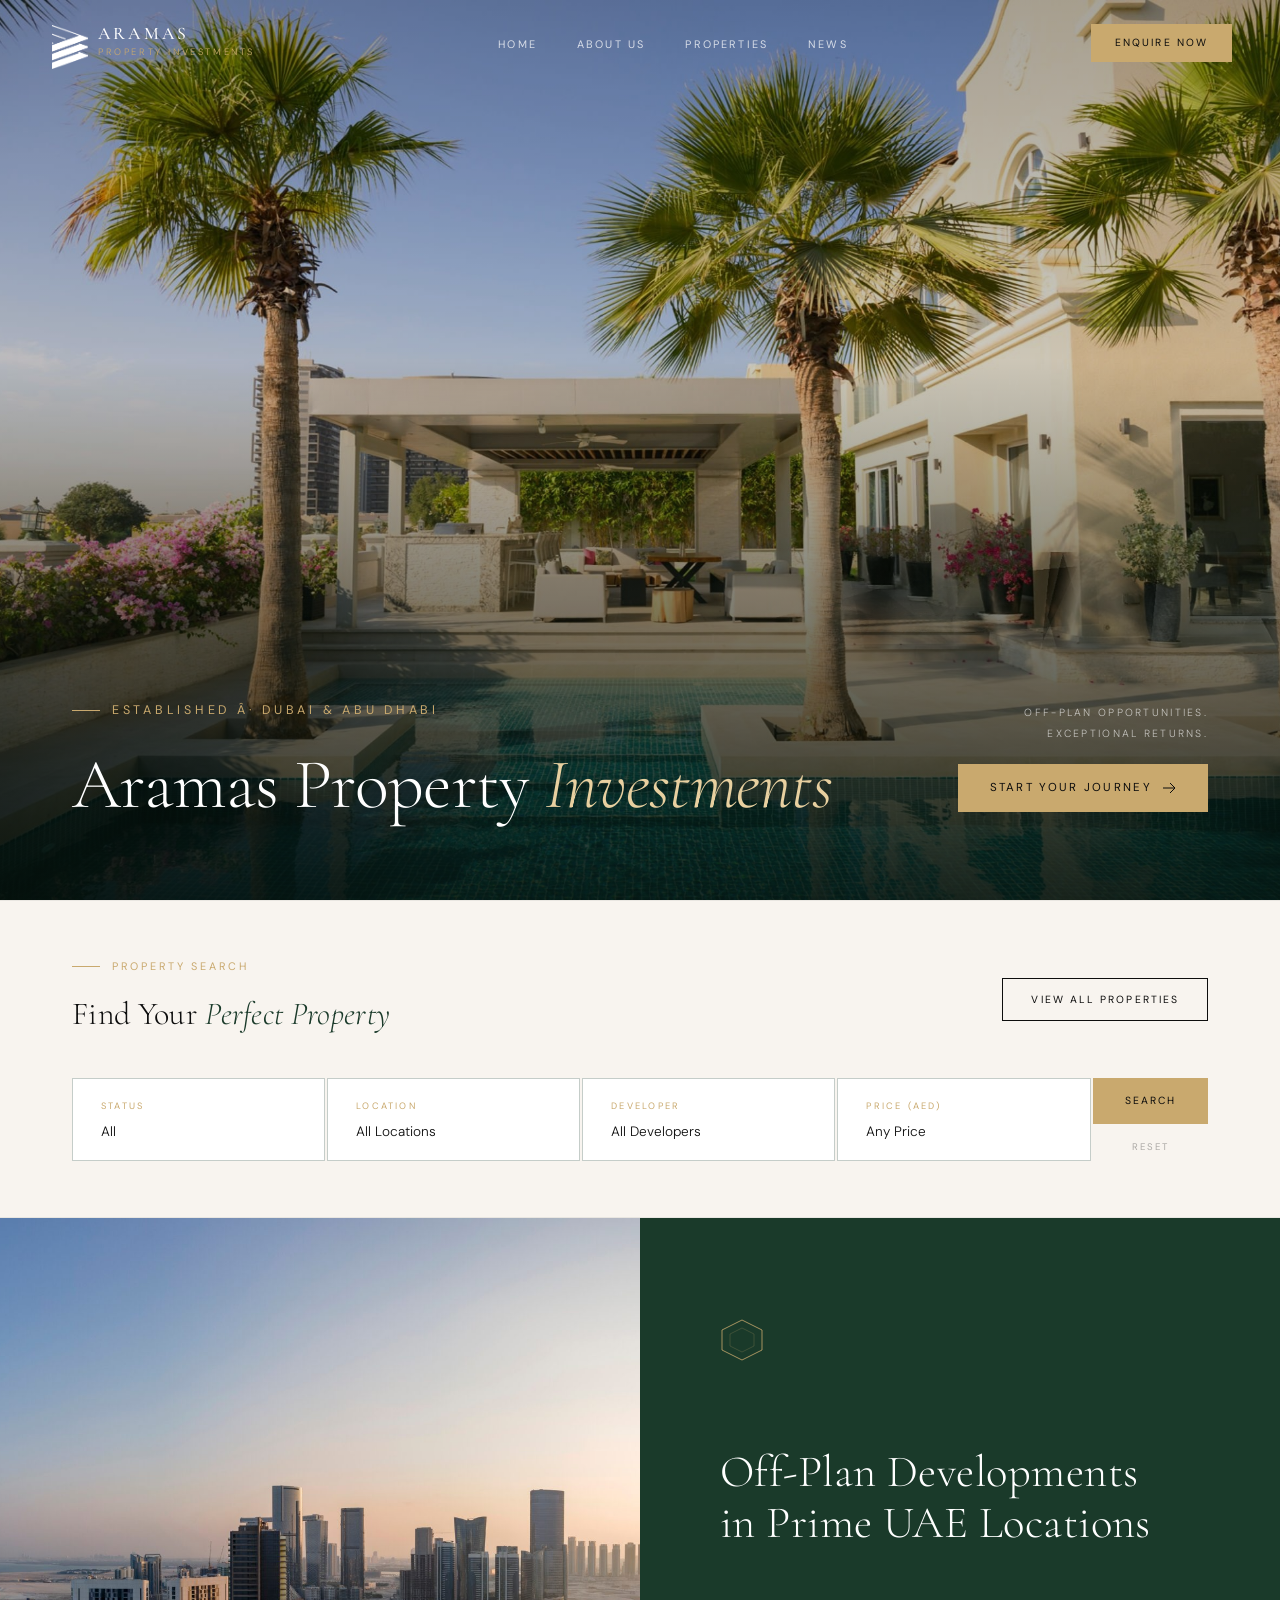
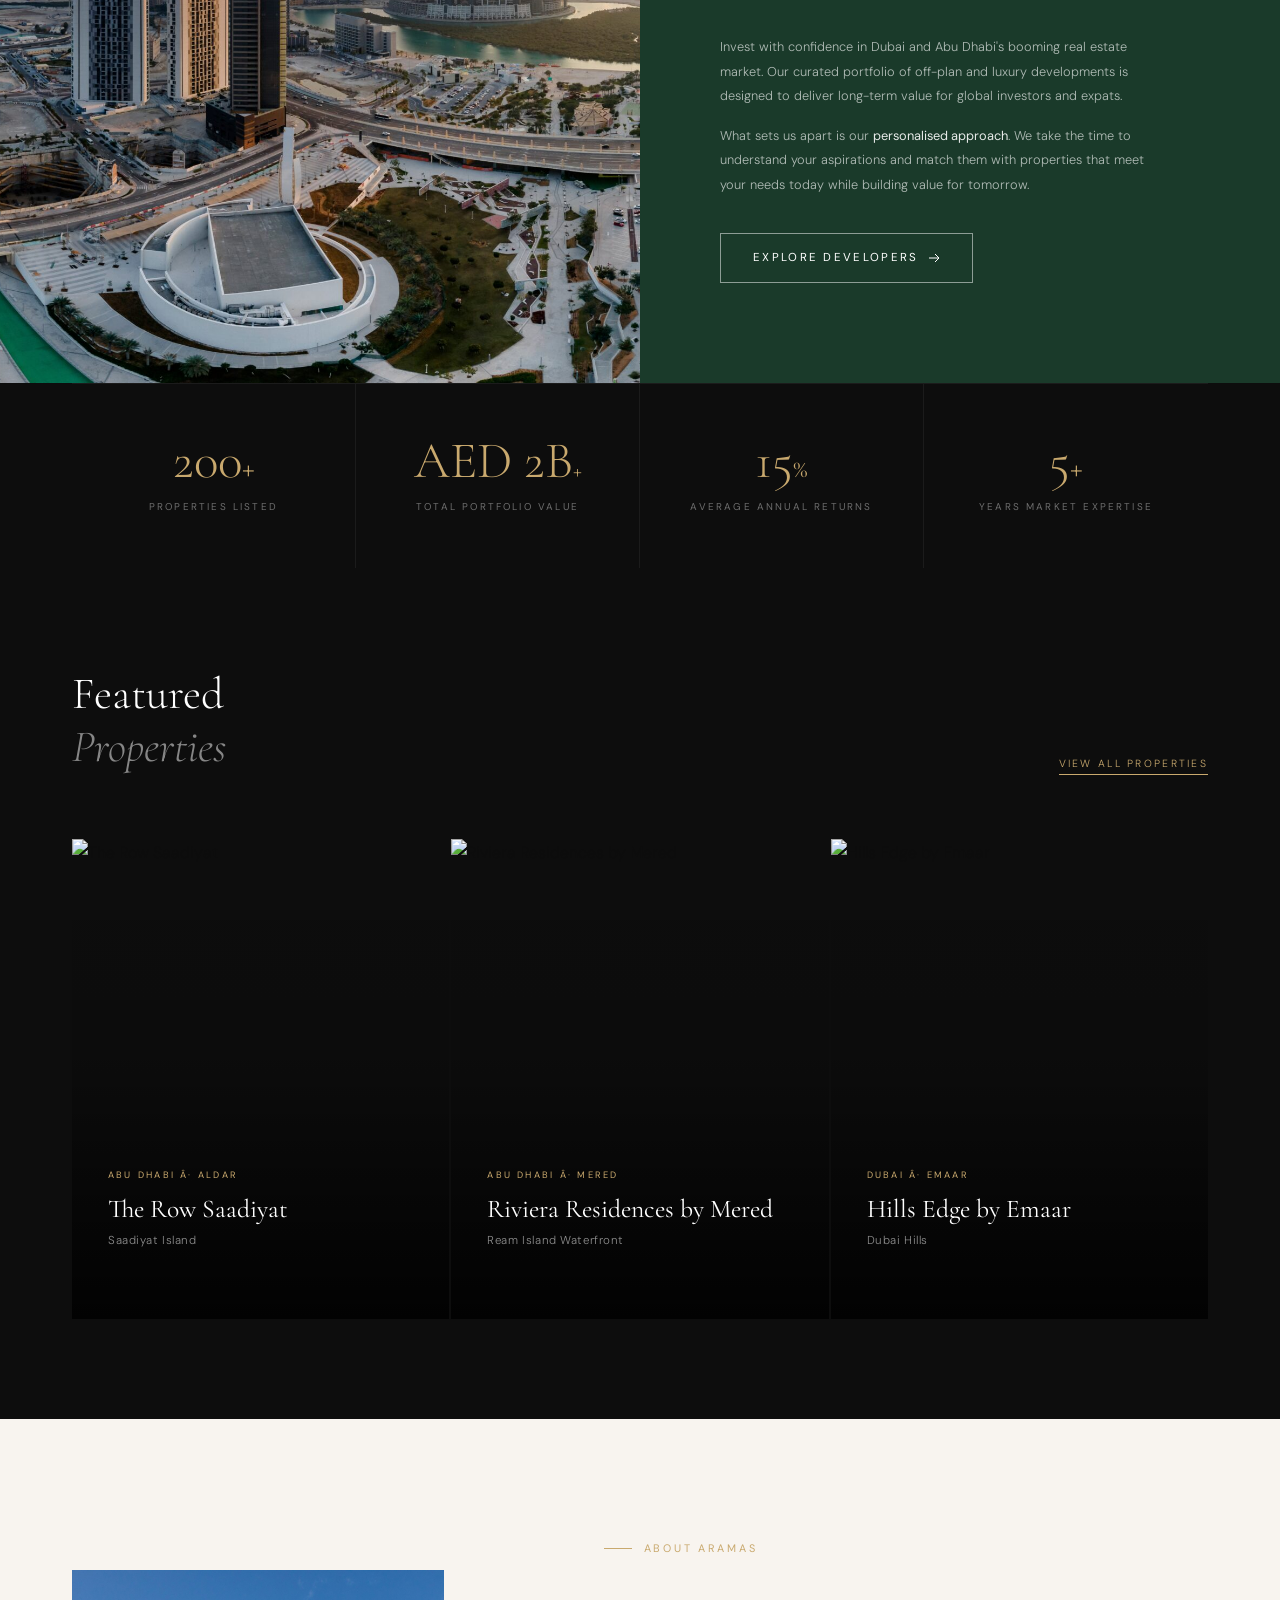
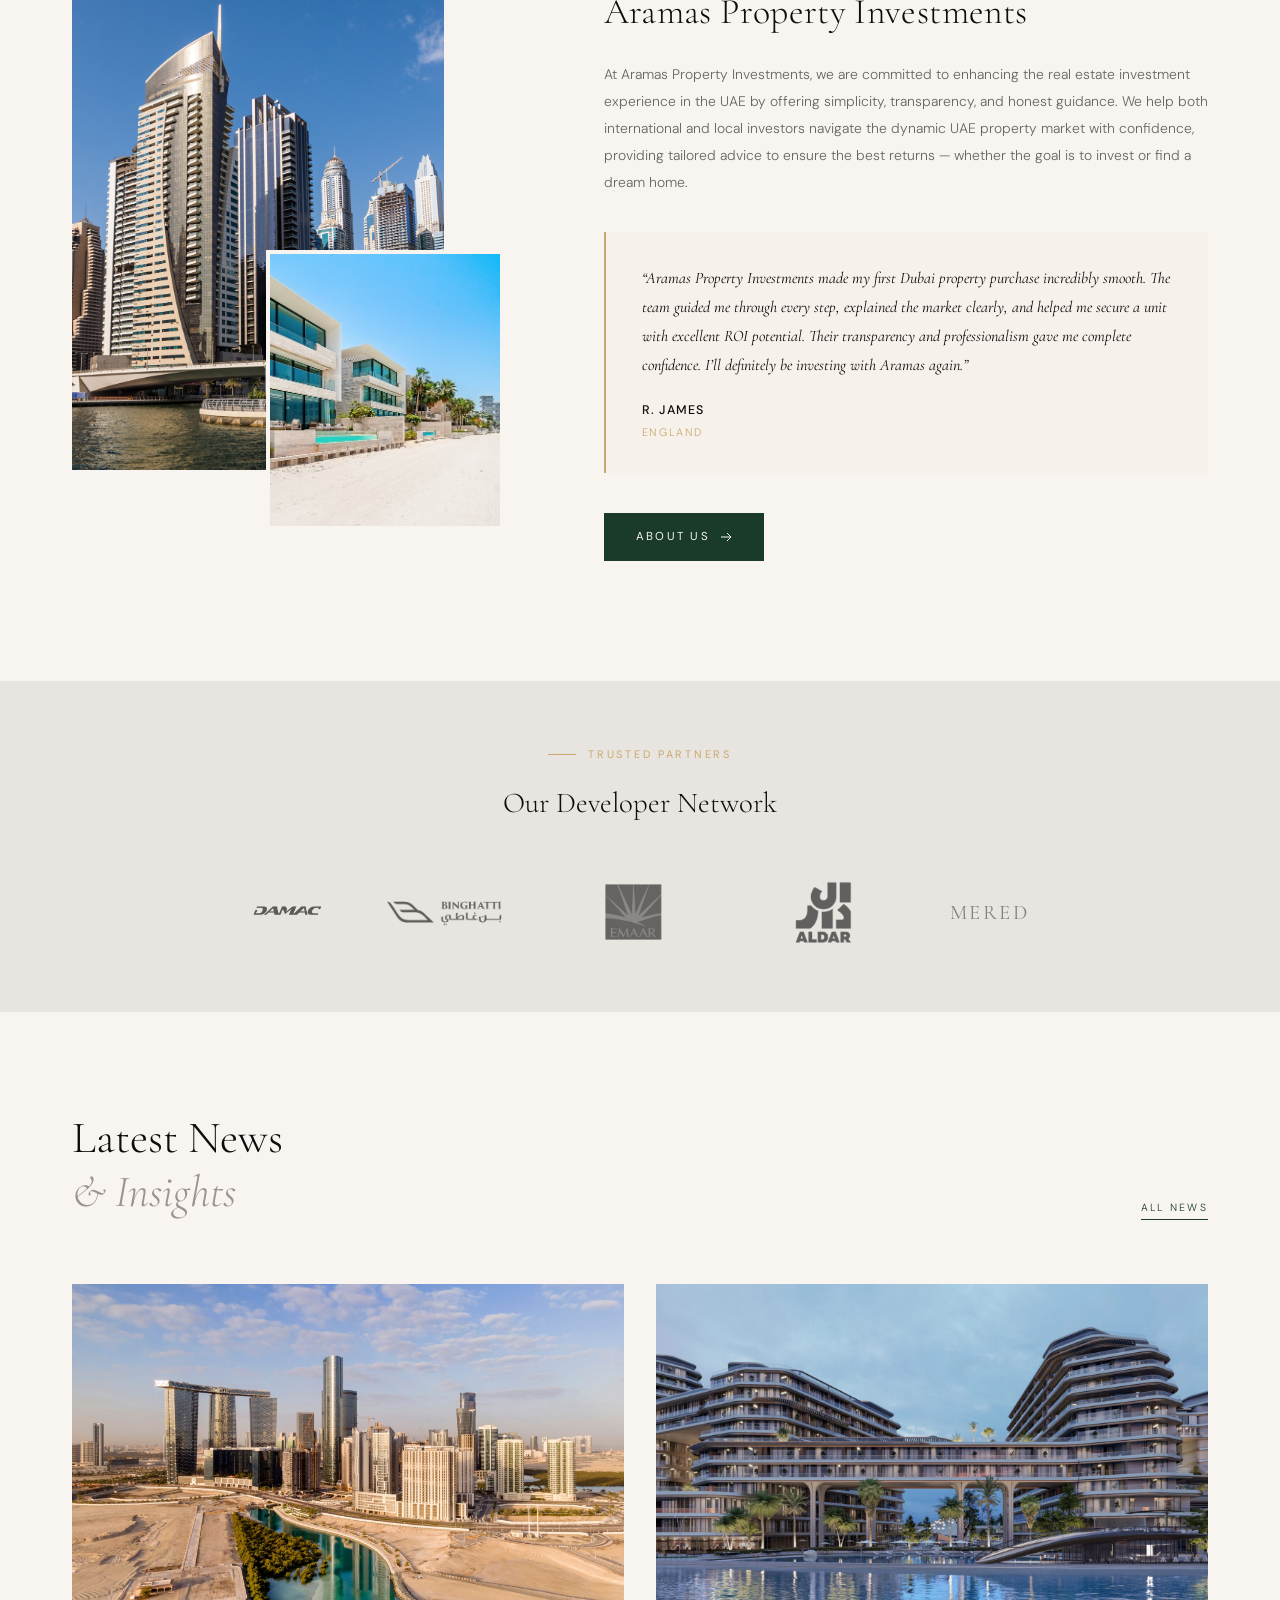
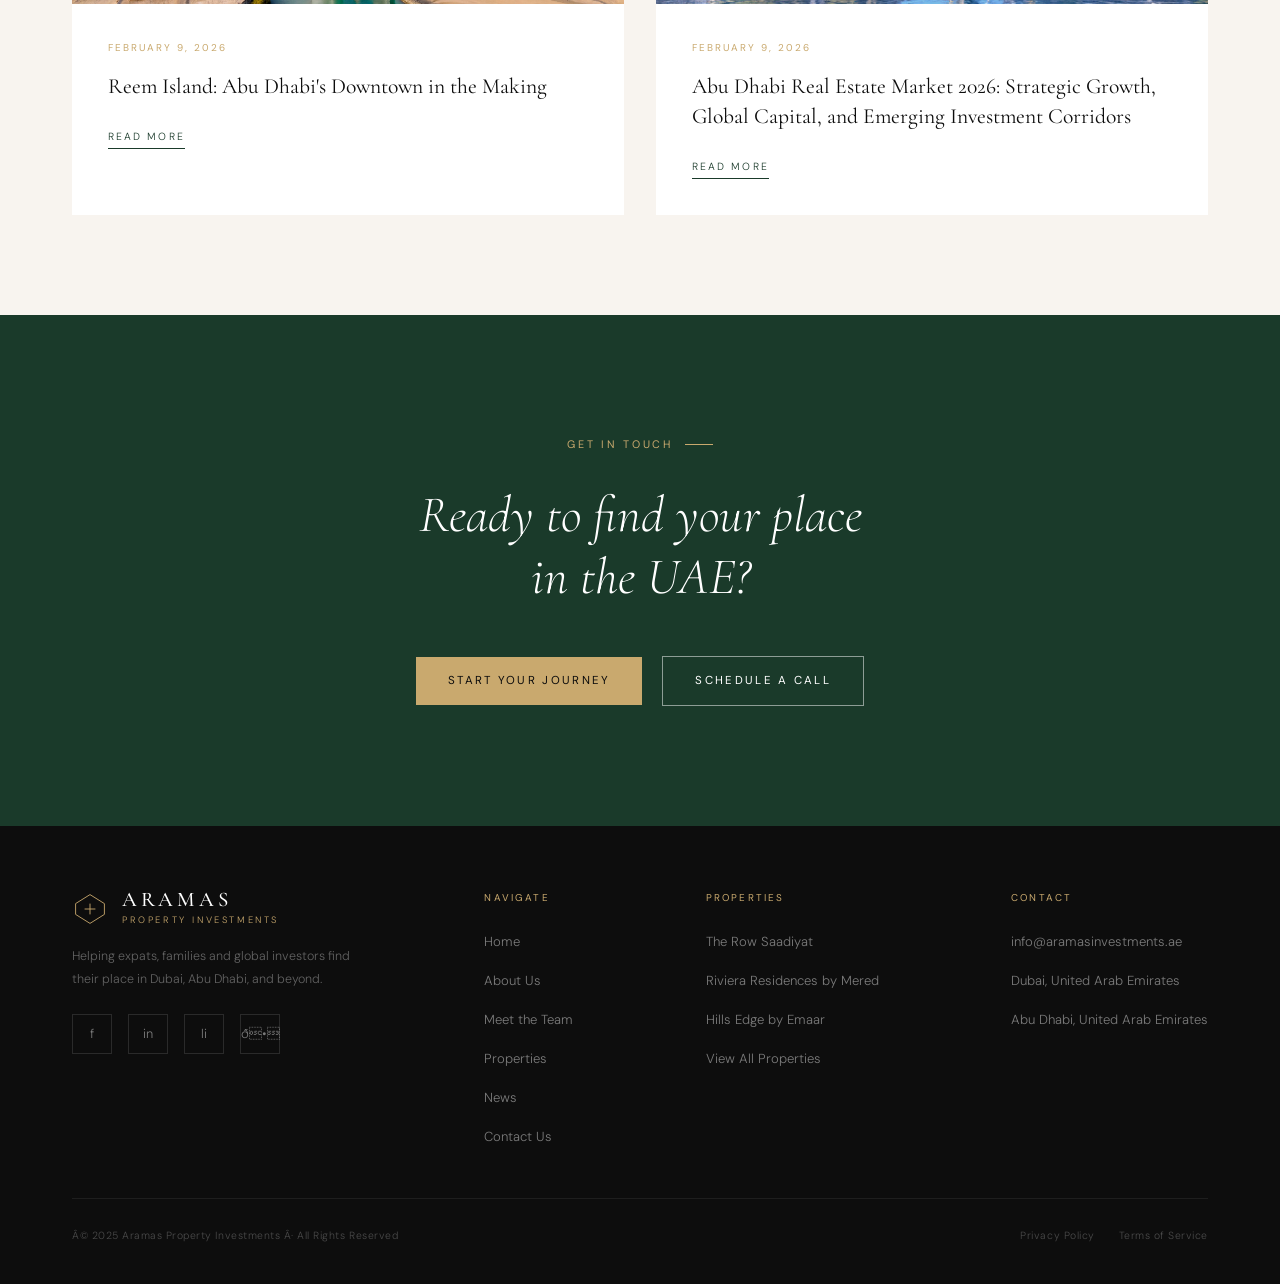
==== index.html @ 542f2362 "first commit" ====
﻿<!DOCTYPE html>
<html lang="en">
<head>
  <meta charset="UTF-8" />
  <meta name="viewport" content="width=device-width, initial-scale=1.0" />
  <title>Aramas Investments â€” Premium UAE Real Estate</title>
  <meta name="description" content="Off-Plan Opportunities. Exceptional Returns. Aramas Investments helps expats and families find their place in Dubai, Abu Dhabi, and beyond." />
  <link rel="icon" type="image/png" href="Images/logo.png" />
  <link rel="stylesheet" href="styles.css" />
</head>
<body>

<!-- â•â•â•â•â•â•â•â•â•â•â•â•â•â•â•â•â•â•â•â•â•â•â•â•â•â•â•â•â•â•â•â•â•â•â•â•â•â•â•
     NAVIGATION
â•â•â•â•â•â•â•â•â•â•â•â•â•â•â•â•â•â•â•â•â•â•â•â•â•â•â•â•â•â•â•â•â•â•â•â•â•â•â• -->
<nav class="nav" id="mainNav">
  <a href="index.html" class="nav-logo">
    <div class="nav-logo-mark">
      <img src="Images/logo.png" alt="Aramas logo" style="width:44px;height:44px;object-fit:contain;" />
    </div>
    <div class="nav-wordmark">
      <span>Aramas</span>
      <span>Property Investments</span>
    </div>
  </a>

  <ul class="nav-links">
    <li><a href="index.html">Home</a></li>
    <li><a href="#">About Us</a></li>
    <li><a href="#">Properties</a></li>
    <li><a href="#">News</a></li>
  </ul>

  <div class="nav-right">
    <a href="#contact" class="btn btn-gold nav-cta">Enquire Now</a>
    <div class="nav-menu-btn" id="menuBtn" aria-label="Open menu">
      <span></span>
      <span></span>
      <span></span>
    </div>
  </div>
</nav>

<!-- â•â•â•â•â•â•â•â•â•â•â•â•â•â•â•â•â•â•â•â•â•â•â•â•â•â•â•â•â•â•â•â•â•â•â•â•â•â•â•
     FULLSCREEN NAV OVERLAY
â•â•â•â•â•â•â•â•â•â•â•â•â•â•â•â•â•â•â•â•â•â•â•â•â•â•â•â•â•â•â•â•â•â•â•â•â•â•â• -->
<div class="nav-overlay" id="navOverlay">
  <div class="nav-overlay-left">
    <div class="nav-overlay-top">
      <div class="nav-logo">
        <div class="nav-logo-mark">
          <svg viewBox="0 0 40 40" fill="none" xmlns="http://www.w3.org/2000/svg">
            <path d="M20 4L36 14V26L20 36L4 26V14L20 4Z" stroke="#C9A96E" stroke-width="1" fill="none"/>
            <path d="M14 20H26M20 14V26" stroke="#C9A96E" stroke-width="1"/>
          </svg>
        </div>
        <div class="nav-wordmark">
          <span>Aramas</span>
          <span>Property Investments</span>
        </div>
      </div>
      <div class="nav-overlay-close" id="overlayClose">
        <svg width="14" height="14" viewBox="0 0 14 14" fill="none">
          <path d="M1 1L13 13M13 1L1 13" stroke="currentColor" stroke-width="1"/>
        </svg>
        Close
      </div>
    </div>

    <ul class="nav-overlay-links">
      <li><a href="index.html">Home</a></li>
      <li><a href="#">About Us</a></li>
      <li><a href="#">Meet the Team</a></li>
      <li><a href="#">Properties</a></li>
      <li><a href="#">News</a></li>
      <li><a href="#contact">Contact Us</a></li>
    </ul>

    <div class="nav-overlay-bottom">
      <a href="#contact" class="btn btn-outline-light">Contact Us</a>
      <div style="text-align:right;">
        <p style="font-size:0.62rem;letter-spacing:0.2em;text-transform:uppercase;color:rgba(255,255,255,0.25);font-family:var(--sans);font-weight:300;">aramasinvestments.ae</p>
      </div>
    </div>
  </div>

  <div class="nav-overlay-right">
    <img src="Images/hotel image home page.jpg" alt="Dubai skyline" />
    <div class="nav-overlay-right-caption">
      <p>Dubai, UAE Â· Prime Real Estate</p>
    </div>
  </div>
</div>

<!-- â•â•â•â•â•â•â•â•â•â•â•â•â•â•â•â•â•â•â•â•â•â•â•â•â•â•â•â•â•â•â•â•â•â•â•â•â•â•â•
     HERO
â•â•â•â•â•â•â•â•â•â•â•â•â•â•â•â•â•â•â•â•â•â•â•â•â•â•â•â•â•â•â•â•â•â•â•â•â•â•â• -->
<section class="hero">
  <div class="hero-img">
    <img
      src="Images/hero image.jpeg"
      alt="Premium UAE luxury villa"
      style="object-position: center center;"
    />
  </div>
  <div class="hero-overlay"></div>

  <div class="hero-content">
    <div class="hero-text">
      <div class="label hero-label" data-reveal>Established Â· Dubai & Abu Dhabi</div>
      <h1 class="hero-headline" data-reveal data-delay="1">
        Aramas Property <em>Investments</em>
      </h1>
    </div>

    <div class="hero-right" data-reveal data-delay="2">
      <p class="hero-tagline">Off-Plan Opportunities.<br/>Exceptional Returns.</p>
      <a href="#properties" class="btn btn-gold">
        Start Your Journey
        <svg width="14" height="14" viewBox="0 0 14 14" fill="none">
          <path d="M1 7H13M8 2l5 5-5 5" stroke="currentColor" stroke-width="1"/>
        </svg>
      </a>
    </div>
  </div>
</section>

<!-- â•â•â•â•â•â•â•â•â•â•â•â•â•â•â•â•â•â•â•â•â•â•â•â•â•â•â•â•â•â•â•â•â•â•â•â•â•â•â•
     SEARCH BAR
â•â•â•â•â•â•â•â•â•â•â•â•â•â•â•â•â•â•â•â•â•â•â•â•â•â•â•â•â•â•â•â•â•â•â•â•â•â•â• -->
<section class="search-bar">
  <div class="search-bar-heading">
    <div>
      <div class="label" style="margin-bottom:12px;">Property Search</div>
      <h2>Find Your <em>Perfect Property</em></h2>
    </div>
    <a href="#" class="btn btn-outline-dark" style="padding:12px 28px;font-size:0.65rem;">View All Properties</a>
  </div>
  <div class="search-bar-inner">
    <div class="search-field">
      <label for="status">Status</label>
      <select id="status">
        <option value="">All</option>
        <option>Off-Plan</option>
        <option>Ready</option>
      </select>
    </div>
    <div class="search-field">
      <label for="location">Location</label>
      <select id="location">
        <option value="">All Locations</option>
        <option>Dubai</option>
        <option>Abu Dhabi</option>
        <option>Saadiyat Island</option>
        <option>Dubai Hills</option>
      </select>
    </div>
    <div class="search-field">
      <label for="developer">Developer</label>
      <select id="developer">
        <option value="">All Developers</option>
        <option>DAMAC</option>
        <option>Emaar</option>
        <option>Aldar</option>
        <option>Binghatti</option>
        <option>Mered</option>
      </select>
    </div>
    <div class="search-field">
      <label for="price">Price (AED)</label>
      <select id="price">
        <option value="">Any Price</option>
        <option>Under 2M</option>
        <option>2M â€“ 5M</option>
        <option>5M â€“ 10M</option>
        <option>10M+</option>
      </select>
    </div>
    <div class="search-actions">
      <button class="btn btn-gold">Search</button>
      <button class="btn-reset">Reset</button>
    </div>
  </div>
</section>

<!-- â•â•â•â•â•â•â•â•â•â•â•â•â•â•â•â•â•â•â•â•â•â•â•â•â•â•â•â•â•â•â•â•â•â•â•â•â•â•â•
     SPLIT INTRO â€” OFF-PLAN DEVELOPMENTS
â•â•â•â•â•â•â•â•â•â•â•â•â•â•â•â•â•â•â•â•â•â•â•â•â•â•â•â•â•â•â•â•â•â•â•â•â•â•â• -->
<section class="split-intro">
  <div class="split-intro-img">
    <img
      src="Images/home page image.jpg"
      alt="Off-plan development UAE"
      style="object-position: center center;"
    />
  </div>

  <div class="split-intro-content">
    <div class="split-icon">
      <svg viewBox="0 0 44 44" fill="none" xmlns="http://www.w3.org/2000/svg">
        <path d="M22 2L42 12V32L22 42L2 32V12L22 2Z" stroke="#C9A96E" stroke-width="0.8" fill="none"/>
        <path d="M22 10L34 16V28L22 34L10 28V16L22 10Z" stroke="#C9A96E" stroke-width="0.5" fill="none" opacity="0.4"/>
      </svg>
    </div>

    <h2 class="split-headline" data-reveal>
      Off-Plan Developments<br/>in Prime UAE Locations
    </h2>

    <div class="split-body" data-reveal data-delay="1">
      <p>
        Invest with confidence in Dubai and Abu Dhabi's booming real estate market.
        Our curated portfolio of off-plan and luxury developments is designed to deliver
        long-term value for global investors and expats.
      </p>
      <p>
        What sets us apart is our <strong style="color:rgba(255,255,255,0.9);font-weight:400;">personalised approach</strong>.
        We take the time to understand your aspirations and match them with properties
        that meet your needs today while building value for tomorrow.
      </p>
      <a href="#" class="btn btn-outline-light" style="margin-top:36px;">
        Explore Developers
        <svg width="12" height="12" viewBox="0 0 12 12" fill="none">
          <path d="M1 6H11M7 2l4 4-4 4" stroke="currentColor" stroke-width="1"/>
        </svg>
      </a>
    </div>
  </div>
</section>

<!-- â•â•â•â•â•â•â•â•â•â•â•â•â•â•â•â•â•â•â•â•â•â•â•â•â•â•â•â•â•â•â•â•â•â•â•â•â•â•â•
     STATS BAR
â•â•â•â•â•â•â•â•â•â•â•â•â•â•â•â•â•â•â•â•â•â•â•â•â•â•â•â•â•â•â•â•â•â•â•â•â•â•â• -->
<section class="stats-bar">
  <div class="stats-bar-inner">
    <div class="stat-item" data-reveal>
      <div class="stat-number">200<span style="font-size:2rem">+</span></div>
      <div class="stat-label">Properties Listed</div>
    </div>
    <div class="stat-item" data-reveal data-delay="1">
      <div class="stat-number">AED 2B<span style="font-size:1.4rem">+</span></div>
      <div class="stat-label">Total Portfolio Value</div>
    </div>
    <div class="stat-item" data-reveal data-delay="2">
      <div class="stat-number">15<span style="font-size:1.6rem">%</span></div>
      <div class="stat-label">Average Annual Returns</div>
    </div>
    <div class="stat-item" data-reveal data-delay="3">
      <div class="stat-number">5<span style="font-size:2rem">+</span></div>
      <div class="stat-label">Years Market Expertise</div>
    </div>
  </div>
</section>

<!-- â•â•â•â•â•â•â•â•â•â•â•â•â•â•â•â•â•â•â•â•â•â•â•â•â•â•â•â•â•â•â•â•â•â•â•â•â•â•â•
     FEATURED PROPERTIES
â•â•â•â•â•â•â•â•â•â•â•â•â•â•â•â•â•â•â•â•â•â•â•â•â•â•â•â•â•â•â•â•â•â•â•â•â•â•â• -->
<section class="properties" id="properties">
  <div class="section-header" data-reveal>
    <h2 class="section-title">Featured<br/><em style="font-style:italic;color:rgba(255,255,255,0.5);">Properties</em></h2>
    <a href="#" class="section-link">View All Properties</a>
  </div>

  <div class="properties-grid">
    <a href="property.html" class="prop-card">
      <div class="prop-card-img">
        <img
          src="https://images.unsplash.com/photo-1613490493576-7fde63acd811?w=800&q=80"
          alt="The Row Saadiyat"
        />
      </div>
      <div class="prop-card-overlay"></div>
      <div class="prop-card-content">
        <div class="prop-card-tag">Abu Dhabi Â· Aldar</div>
        <div class="prop-card-name">The Row Saadiyat</div>
        <div class="prop-card-location">Saadiyat Island</div>
        <div class="prop-card-cta">Explore Property</div>
      </div>
    </a>

    <a href="#" class="prop-card">
      <div class="prop-card-img">
        <img
          src="https://images.unsplash.com/photo-1522708323590-d24dbb6b0267?w=800&q=80"
          alt="Riviera Residences by Mered"
        />
      </div>
      <div class="prop-card-overlay"></div>
      <div class="prop-card-content">
        <div class="prop-card-tag">Abu Dhabi Â· Mered</div>
        <div class="prop-card-name">Riviera Residences by Mered</div>
        <div class="prop-card-location">Ream Island Waterfront</div>
        <div class="prop-card-cta">Explore Property</div>
      </div>
    </a>

    <a href="#" class="prop-card">
      <div class="prop-card-img">
        <img
          src="https://images.unsplash.com/photo-1600596542815-ffad4c1539a9?w=800&q=80"
          alt="Hills Edge by Emaar"
        />
      </div>
      <div class="prop-card-overlay"></div>
      <div class="prop-card-content">
        <div class="prop-card-tag">Dubai Â· Emaar</div>
        <div class="prop-card-name">Hills Edge by Emaar</div>
        <div class="prop-card-location">Dubai Hills</div>
        <div class="prop-card-cta">Explore Property</div>
      </div>
    </a>
  </div>
</section>

<!-- â•â•â•â•â•â•â•â•â•â•â•â•â•â•â•â•â•â•â•â•â•â•â•â•â•â•â•â•â•â•â•â•â•â•â•â•â•â•â•
     MISSION
â•â•â•â•â•â•â•â•â•â•â•â•â•â•â•â•â•â•â•â•â•â•â•â•â•â•â•â•â•â•â•â•â•â•â•â•â•â•â• -->
<section class="mission section-pad">
  <div class="mission-inner">
    <div class="mission-img-wrap" data-reveal="left">
      <div class="mission-img-main">
        <img
          src="Images/about-main.jpg"
          alt="Dubai Marina skyline"
          style="object-position: center center;"
        />
      </div>
      <div class="mission-img-accent">
        <img
          src="Images/about-accent.jpg"
          alt="Luxury beachfront villa"
          style="object-position: center center;"
        />
      </div>
    </div>

        <div class="mission-text">
      <div class="label" data-reveal>About Aramas</div>
      <h2 class="mission-quote" data-reveal data-delay="1">Aramas Property Investments</h2>
      <p class="mission-body" data-reveal data-delay="2">
        At Aramas Property Investments, we are committed to enhancing the real estate
        investment experience in the UAE by offering simplicity, transparency, and honest
        guidance. We help both international and local investors navigate the dynamic UAE
        property market with confidence, providing tailored advice to ensure the best
        returns &mdash; whether the goal is to invest or find a dream home.
      </p>
      <blockquote class="mission-testimonial" data-reveal data-delay="3">
        <p>&ldquo;Aramas Property Investments made my first Dubai property purchase incredibly
        smooth. The team guided me through every step, explained the market clearly, and
        helped me secure a unit with excellent ROI potential. Their transparency and
        professionalism gave me complete confidence. I&rsquo;ll definitely be investing with
        Aramas again.&rdquo;</p>
        <cite>
          <span class="cite-name">R. James</span>
          <span class="cite-location">England</span>
        </cite>
      </blockquote>
      <a href="#" class="btn btn-green" data-reveal data-delay="4" style="margin-top:40px;">
        About Us
        <svg width="12" height="12" viewBox="0 0 12 12" fill="none">
          <path d="M1 6H11M7 2l4 4-4 4" stroke="currentColor" stroke-width="1"/>
        </svg>
      </a>
    </div>  </div>
</section>

<!-- â•â•â•â•â•â•â•â•â•â•â•â•â•â•â•â•â•â•â•â•â•â•â•â•â•â•â•â•â•â•â•â•â•â•â•â•â•â•â•
     PARTNERS
â•â•â•â•â•â•â•â•â•â•â•â•â•â•â•â•â•â•â•â•â•â•â•â•â•â•â•â•â•â•â•â•â•â•â•â•â•â•â• -->
<section class="partners">
  <div class="partners-label" data-reveal>
    <div class="label" style="justify-content:center;">
      <span>Trusted Partners</span>
    </div>
    <h3>Our Developer Network</h3>
  </div>
  <div class="partners-grid">
    <div class="partner-logo-img"><img src="Images/damac.webp" alt="DAMAC" /></div>
    <div class="partner-logo-img"><img src="Images/binghatti.webp" alt="Binghatti" /></div>
    <div class="partner-logo-img"><img src="Images/Emaar.webp" alt="Emaar" /></div>
    <div class="partner-logo-img"><img src="Images/Aldar.webp" alt="Aldar" /></div>
    <span class="partner-logo">Mered</span>
  </div>
</section>

<!-- â•â•â•â•â•â•â•â•â•â•â•â•â•â•â•â•â•â•â•â•â•â•â•â•â•â•â•â•â•â•â•â•â•â•â•â•â•â•â•
     LATEST NEWS
â•â•â•â•â•â•â•â•â•â•â•â•â•â•â•â•â•â•â•â•â•â•â•â•â•â•â•â•â•â•â•â•â•â•â•â•â•â•â• -->
<section class="news">
  <div class="section-header" data-reveal>
    <h2 class="section-title dark">Latest News<br/><em style="font-style:italic;color:var(--mid-grey);">& Insights</em></h2>
    <a href="#" class="section-link" style="color:var(--green);border-bottom-color:var(--green);">All News</a>
  </div>

  <div class="news-grid">
    <article class="news-card" data-reveal>
      <div class="news-card-img">
        <img
          src="Images/latest news img.jpg"
          alt="Reem Island Abu Dhabi"
        />
      </div>
      <div class="news-card-body">
        <div class="news-card-date">February 9, 2026</div>
        <h3 class="news-card-title">Reem Island: Abu Dhabi's Downtown in the Making</h3>
        <a href="#" class="news-card-link">Read More</a>
      </div>
    </article>

    <article class="news-card" data-reveal data-delay="1">
      <div class="news-card-img">
        <img
          src="Images/news-2.jpg"
          alt="Abu Dhabi real estate market"
          style="object-position: center center;"
        />
      </div>
      <div class="news-card-body">
        <div class="news-card-date">February 9, 2026</div>
        <h3 class="news-card-title">Abu Dhabi Real Estate Market 2026: Strategic Growth, Global Capital, and Emerging Investment Corridors</h3>
        <a href="#" class="news-card-link">Read More</a>
      </div>
    </article>
  </div>
</section>

<!-- â•â•â•â•â•â•â•â•â•â•â•â•â•â•â•â•â•â•â•â•â•â•â•â•â•â•â•â•â•â•â•â•â•â•â•â•â•â•â•
     CONTACT CTA
â•â•â•â•â•â•â•â•â•â•â•â•â•â•â•â•â•â•â•â•â•â•â•â•â•â•â•â•â•â•â•â•â•â•â•â•â•â•â• -->
<section class="contact-cta" id="contact">
  <div class="label" data-reveal>Get In Touch</div>
  <h2 data-reveal data-delay="1">
    Ready to find your place<br/>in the UAE?
  </h2>
  <div class="contact-cta-btns" data-reveal data-delay="2">
    <a href="mailto:info@aramasinvestments.ae" class="btn btn-gold">Start Your Journey</a>
    <a href="tel:+971000000000" class="btn btn-outline-light">Schedule a Call</a>
  </div>
</section>

<!-- â•â•â•â•â•â•â•â•â•â•â•â•â•â•â•â•â•â•â•â•â•â•â•â•â•â•â•â•â•â•â•â•â•â•â•â•â•â•â•
     FOOTER
â•â•â•â•â•â•â•â•â•â•â•â•â•â•â•â•â•â•â•â•â•â•â•â•â•â•â•â•â•â•â•â•â•â•â•â•â•â•â• -->
<footer>
  <div class="footer-top">
    <div class="footer-brand">
      <div class="nav-logo">
        <div class="nav-logo-mark">
          <svg viewBox="0 0 40 40" fill="none" xmlns="http://www.w3.org/2000/svg">
            <path d="M20 4L36 14V26L20 36L4 26V14L20 4Z" stroke="#C9A96E" stroke-width="1" fill="none"/>
            <path d="M14 20H26M20 14V26" stroke="#C9A96E" stroke-width="1"/>
          </svg>
        </div>
        <div class="nav-wordmark">
          <span>Aramas</span>
          <span>Property Investments</span>
        </div>
      </div>
      <p>
        Helping expats, families and global investors find their place
        in Dubai, Abu Dhabi, and beyond.
      </p>
      <div class="footer-social">
        <a href="#" aria-label="Facebook">f</a>
        <a href="#" aria-label="Instagram">in</a>
        <a href="#" aria-label="LinkedIn">li</a>
        <a href="#" aria-label="X/Twitter">ð•</a>
      </div>
    </div>

    <nav class="footer-nav">
      <h4>Navigate</h4>
      <ul>
        <li><a href="index.html">Home</a></li>
        <li><a href="#">About Us</a></li>
        <li><a href="#">Meet the Team</a></li>
        <li><a href="#">Properties</a></li>
        <li><a href="#">News</a></li>
        <li><a href="#contact">Contact Us</a></li>
      </ul>
    </nav>

    <nav class="footer-nav">
      <h4>Properties</h4>
      <ul>
        <li><a href="property.html">The Row Saadiyat</a></li>
        <li><a href="#">Riviera Residences by Mered</a></li>
        <li><a href="#">Hills Edge by Emaar</a></li>
        <li><a href="#">View All Properties</a></li>
      </ul>
    </nav>

    <div class="footer-nav">
      <h4>Contact</h4>
      <ul>
        <li><a href="mailto:info@aramasinvestments.ae">info@aramasinvestments.ae</a></li>
        <li><a href="#">Dubai, United Arab Emirates</a></li>
        <li><a href="#">Abu Dhabi, United Arab Emirates</a></li>
      </ul>
    </div>
  </div>

  <div class="footer-bottom">
    <p>Â© 2025 Aramas Property Investments Â· All Rights Reserved</p>
    <div class="footer-bottom-links">
      <a href="#">Privacy Policy</a>
      <a href="#">Terms of Service</a>
    </div>
  </div>
</footer>

<script src="script.js"></script>
</body>
</html>
---- styles.css ----
/* ============================================================
   ARAMAS INVESTMENTS — Premium Luxury Real Estate
   Design System: Forest Green × Antique Gold × Charcoal
   ============================================================ */

@import url('https://fonts.googleapis.com/css2?family=Cormorant+Garamond:ital,wght@0,300;0,400;0,500;0,600;0,700;1,300;1,400;1,500&family=DM+Sans:wght@200;300;400;500&display=swap');

/* ─── RESET & BASE ─── */
*, *::before, *::after { box-sizing: border-box; margin: 0; padding: 0; }

:root {
  --green:      #1A3A2A;
  --green-dark: #0f2219;
  --green-mid:  #234d36;
  --gold:       #C9A96E;
  --gold-light: #e8d0a0;
  --charcoal:   #0D0D0D;
  --off-white:  #F8F4EF;
  --warm-grey:  #E8E4DF;
  --mid-grey:   #9A9490;
  --serif:      'Cormorant Garamond', Georgia, serif;
  --sans:       'DM Sans', system-ui, sans-serif;
  --transition: 0.4s cubic-bezier(0.25, 0.46, 0.45, 0.94);
}

html { scroll-behavior: smooth; }

body {
  font-family: var(--sans);
  background: var(--off-white);
  color: var(--charcoal);
  line-height: 1.7;
  font-weight: 300;
  overflow-x: hidden;
}

img { display: block; width: 100%; height: 100%; object-fit: cover; }
a { text-decoration: none; color: inherit; }
button { cursor: pointer; border: none; background: none; font-family: var(--sans); }

/* ─── SCROLLBAR ─── */
::-webkit-scrollbar { width: 6px; }
::-webkit-scrollbar-track { background: var(--off-white); }
::-webkit-scrollbar-thumb { background: var(--gold); border-radius: 3px; }

/* ─── UTILITY ─── */
.label {
  font-family: var(--sans);
  font-size: 0.68rem;
  font-weight: 400;
  letter-spacing: 0.25em;
  text-transform: uppercase;
  color: var(--gold);
  display: flex;
  align-items: center;
  gap: 12px;
}
.label::before {
  content: '';
  display: block;
  width: 28px;
  height: 1px;
  background: var(--gold);
  flex-shrink: 0;
}

.btn {
  display: inline-flex;
  align-items: center;
  gap: 10px;
  padding: 14px 32px;
  font-family: var(--sans);
  font-size: 0.72rem;
  font-weight: 400;
  letter-spacing: 0.2em;
  text-transform: uppercase;
  transition: var(--transition);
}

.btn-gold {
  background: var(--gold);
  color: var(--charcoal);
}
.btn-gold:hover {
  background: var(--gold-light);
}

.btn-outline-light {
  border: 1px solid rgba(255,255,255,0.5);
  color: #fff;
}
.btn-outline-light:hover {
  border-color: var(--gold);
  color: var(--gold);
}

.btn-outline-dark {
  border: 1px solid var(--charcoal);
  color: var(--charcoal);
}
.btn-outline-dark:hover {
  background: var(--charcoal);
  color: var(--off-white);
}

.btn-green {
  background: var(--green);
  color: var(--off-white);
}
.btn-green:hover {
  background: var(--green-mid);
}

/* ─── NAVIGATION ─── */
.nav {
  position: fixed;
  top: 0;
  left: 0;
  right: 0;
  z-index: 1000;
  padding: 24px 48px;
  display: flex;
  align-items: center;
  justify-content: space-between;
  transition: var(--transition);
}

.nav.scrolled {
  background: rgba(10, 22, 16, 0.97);
  padding: 16px 48px;
  backdrop-filter: blur(12px);
}

.nav-logo {
  display: flex;
  align-items: center;
  gap: 14px;
}

.nav-logo-mark {
  width: 36px;
  height: 36px;
  flex-shrink: 0;
}

.nav-logo-mark svg {
  width: 100%;
  height: 100%;
}

.nav-wordmark {
  display: flex;
  flex-direction: column;
}

.nav-wordmark span:first-child {
  font-family: var(--serif);
  font-size: 1.1rem;
  font-weight: 500;
  letter-spacing: 0.18em;
  text-transform: uppercase;
  color: #fff;
  line-height: 1;
}

.nav-wordmark span:last-child {
  font-family: var(--sans);
  font-size: 0.58rem;
  font-weight: 300;
  letter-spacing: 0.28em;
  text-transform: uppercase;
  color: var(--gold);
  margin-top: 3px;
}

.nav-links {
  display: flex;
  align-items: center;
  gap: 40px;
  list-style: none;
}

.nav-links a {
  font-size: 0.68rem;
  font-weight: 400;
  letter-spacing: 0.2em;
  text-transform: uppercase;
  color: rgba(255,255,255,0.75);
  transition: color 0.3s;
  position: relative;
}

.nav-links a::after {
  content: '';
  position: absolute;
  bottom: -4px;
  left: 0;
  right: 0;
  height: 1px;
  background: var(--gold);
  transform: scaleX(0);
  transition: transform 0.3s;
}

.nav-links a:hover { color: #fff; }
.nav-links a:hover::after { transform: scaleX(1); }

.nav-right {
  display: flex;
  align-items: center;
  gap: 16px;
}

.nav-cta {
  padding: 10px 24px;
  font-size: 0.65rem;
  letter-spacing: 0.2em;
}

.nav-menu-btn {
  display: none;
  flex-direction: column;
  gap: 5px;
  cursor: pointer;
  padding: 4px;
}

.nav-menu-btn span {
  display: block;
  width: 24px;
  height: 1px;
  background: #fff;
  transition: var(--transition);
}

@media (max-width: 900px) {
  .nav-links { display: none; }
  .nav-menu-btn { display: flex; }
  .nav { padding: 20px 24px; }
  .nav.scrolled { padding: 14px 24px; }
}

/* ─── FULLSCREEN NAV OVERLAY ─── */
.nav-overlay {
  position: fixed;
  inset: 0;
  z-index: 2000;
  display: grid;
  grid-template-columns: 1fr 1fr;
  pointer-events: none;
  opacity: 0;
  transition: opacity 0.5s ease;
}

.nav-overlay.open {
  opacity: 1;
  pointer-events: all;
}

.nav-overlay-left {
  background: var(--green-dark);
  padding: 60px 72px;
  display: flex;
  flex-direction: column;
  justify-content: space-between;
  transform: translateX(-100%);
  transition: transform 0.6s cubic-bezier(0.76, 0, 0.24, 1);
}

.nav-overlay.open .nav-overlay-left {
  transform: translateX(0);
}

.nav-overlay-right {
  background: var(--charcoal);
  position: relative;
  overflow: hidden;
  transform: translateX(100%);
  transition: transform 0.6s cubic-bezier(0.76, 0, 0.24, 1) 0.1s;
}

.nav-overlay.open .nav-overlay-right {
  transform: translateX(0);
}

.nav-overlay-right img {
  object-fit: cover;
  opacity: 0.6;
}

.nav-overlay-right-caption {
  position: absolute;
  bottom: 40px;
  left: 40px;
  right: 40px;
}

.nav-overlay-right-caption p {
  font-size: 0.65rem;
  letter-spacing: 0.2em;
  text-transform: uppercase;
  color: rgba(255,255,255,0.5);
  font-weight: 300;
}

.nav-overlay-top {
  display: flex;
  align-items: center;
  justify-content: space-between;
}

.nav-overlay-close {
  font-size: 0.65rem;
  letter-spacing: 0.2em;
  text-transform: uppercase;
  color: rgba(255,255,255,0.6);
  cursor: pointer;
  display: flex;
  align-items: center;
  gap: 8px;
  transition: color 0.3s;
}

.nav-overlay-close:hover { color: #fff; }

.nav-overlay-links {
  list-style: none;
  padding: 48px 0;
}

.nav-overlay-links li {
  overflow: hidden;
}

.nav-overlay-links a {
  display: block;
  font-family: var(--serif);
  font-size: clamp(2.5rem, 5vw, 4rem);
  font-weight: 300;
  color: #fff;
  letter-spacing: 0.02em;
  padding: 6px 0;
  position: relative;
  transition: color 0.3s, padding-left 0.4s;
}

.nav-overlay-links a::before {
  content: '';
  position: absolute;
  bottom: 0;
  left: 0;
  right: 0;
  height: 1px;
  background: rgba(255,255,255,0.1);
}

.nav-overlay-links a:hover {
  color: var(--gold);
  padding-left: 16px;
}

.nav-overlay-bottom {
  display: flex;
  align-items: flex-end;
  justify-content: space-between;
}

.nav-overlay-bottom .btn {
  font-size: 0.65rem;
}

/* ─── HERO ─── */
.hero {
  position: relative;
  height: 100vh;
  min-height: 700px;
  overflow: hidden;
}

.hero-img {
  position: absolute;
  inset: 0;
}

.hero-img img {
  object-position: center 40%;
}

.hero-overlay {
  position: absolute;
  inset: 0;
  background: linear-gradient(
    to bottom,
    rgba(0,0,0,0.35) 0%,
    rgba(0,0,0,0.2) 40%,
    rgba(5, 15, 10, 0.88) 100%
  );
}

.hero-content {
  position: absolute;
  bottom: 80px;
  left: 72px;
  right: 72px;
  display: flex;
  align-items: flex-end;
  justify-content: space-between;
}

.hero-text {
  max-width: 700px;
}

.hero-label {
  margin-bottom: 28px;
  color: var(--gold);
  font-size: 0.78rem;
  letter-spacing: 0.3em;
}

.hero-headline {
  font-family: var(--serif);
  font-size: clamp(2.4rem, 5.5vw, 7rem);
  font-weight: 300;
  color: #fff;
  line-height: 1.0;
  letter-spacing: -0.01em;
  white-space: nowrap;
}

@media (max-width: 900px) {
  .hero-headline {
    white-space: normal;
    font-size: clamp(2.8rem, 8vw, 5rem);
  }
}

.hero-headline em {
  font-style: italic;
  color: var(--gold-light);
}

.hero-right {
  display: flex;
  flex-direction: column;
  align-items: flex-end;
  gap: 20px;
  padding-bottom: 8px;
}

.hero-tagline {
  font-size: 0.65rem;
  letter-spacing: 0.22em;
  text-transform: uppercase;
  color: rgba(255,255,255,0.65);
  text-align: right;
  max-width: 200px;
  line-height: 2;
}

@media (max-width: 768px) {
  .hero-content {
    flex-direction: column;
    align-items: flex-start;
    gap: 32px;
    left: 24px;
    right: 24px;
    bottom: 60px;
  }
  .hero-right { align-items: flex-start; }
  .hero-tagline { text-align: left; }
}

/* ─── SEARCH BAR ─── */
.search-bar {
  background: var(--off-white);
  padding: 56px 72px;
  border-top: 1px solid rgba(0,0,0,0.06);
  border-bottom: 1px solid rgba(0,0,0,0.06);
}

.search-bar-heading {
  display: flex;
  align-items: center;
  justify-content: space-between;
  margin-bottom: 36px;
}

.search-bar-heading h2 {
  font-family: var(--serif);
  font-size: 2rem;
  font-weight: 300;
  color: var(--charcoal);
  letter-spacing: 0.01em;
}

.search-bar-heading h2 em {
  font-style: italic;
  color: var(--green);
}

.search-bar-heading .btn {
  border-color: var(--charcoal);
  color: var(--charcoal);
}
.search-bar-heading .btn:hover {
  background: var(--charcoal);
  color: #fff;
}

.search-bar-inner {
  display: grid;
  grid-template-columns: 1fr 1fr 1fr 1fr auto;
  gap: 2px;
  align-items: stretch;
}

.search-field {
  display: flex;
  flex-direction: column;
  justify-content: center;
  padding: 20px 28px;
  background: #fff;
  border: 1px solid rgba(26, 58, 42, 0.25);
  cursor: pointer;
  transition: background 0.3s, border-color 0.3s;
}

.search-field:hover {
  background: #fff;
  border-color: var(--gold);
}

.search-field label {
  font-size: 0.58rem;
  letter-spacing: 0.24em;
  text-transform: uppercase;
  color: var(--gold);
  margin-bottom: 8px;
  font-weight: 400;
  cursor: pointer;
}

.search-field select {
  background: none;
  border: none;
  color: var(--charcoal);
  font-family: var(--sans);
  font-size: 0.85rem;
  font-weight: 300;
  cursor: pointer;
  outline: none;
  -webkit-appearance: none;
}

.search-field select option { background: #fff; color: var(--charcoal); }

.search-actions {
  display: flex;
  flex-direction: column;
  gap: 8px;
  padding: 0;
}

.search-actions .btn {
  padding: 0 32px;
  font-size: 0.65rem;
  letter-spacing: 0.2em;
  flex: 1;
  justify-content: center;
}

.btn-reset {
  font-size: 0.6rem;
  letter-spacing: 0.2em;
  text-transform: uppercase;
  color: rgba(0,0,0,0.3);
  transition: color 0.3s;
  text-align: center;
  padding: 8px;
}
.btn-reset:hover { color: var(--charcoal); }

@media (max-width: 900px) {
  .search-bar { padding: 48px 24px; }
  .search-bar-inner {
    grid-template-columns: 1fr 1fr;
    gap: 8px;
  }
  .search-field { padding: 16px 20px; }
  .search-actions {
    grid-column: 1 / -1;
    flex-direction: row;
    gap: 12px;
    align-items: center;
    margin-top: 8px;
  }
  .search-actions .btn { flex: 1; padding: 14px; }
}

/* ─── SPLIT INTRO ─── */
.split-intro {
  display: grid;
  grid-template-columns: 1fr 1fr;
  min-height: 85vh;
}

.split-intro-img {
  position: relative;
  overflow: hidden;
}

.split-intro-img img {
  transition: transform 0.8s ease;
}
.split-intro-img:hover img {
  transform: scale(1.03);
}

.split-intro-content {
  background: var(--green);
  padding: 100px 80px;
  display: flex;
  flex-direction: column;
  justify-content: space-between;
}

.split-icon {
  width: 44px;
  height: 44px;
  margin-bottom: 48px;
}

.split-icon svg { width: 100%; height: 100%; }

.split-headline {
  font-family: var(--serif);
  font-size: clamp(2.2rem, 3.5vw, 3.4rem);
  font-weight: 300;
  color: #fff;
  line-height: 1.15;
  letter-spacing: 0.01em;
  flex: 1;
  display: flex;
  align-items: center;
}

.split-body {
  margin-top: 48px;
}

.split-body p {
  font-size: 0.8rem;
  color: rgba(255,255,255,0.65);
  line-height: 1.9;
  font-weight: 300;
  max-width: 440px;
}

.split-body p + p {
  margin-top: 16px;
}

@media (max-width: 900px) {
  .split-intro { grid-template-columns: 1fr; }
  .split-intro-img { height: 50vh; }
  .split-intro-content { padding: 64px 32px; }
}

/* ─── STATS BAR ─── */
.stats-bar {
  background: var(--charcoal);
  padding: 0 72px;
}

.stats-bar-inner {
  display: grid;
  grid-template-columns: repeat(4, 1fr);
  border-top: 1px solid rgba(255,255,255,0.06);
}

.stat-item {
  padding: 52px 40px;
  border-right: 1px solid rgba(255,255,255,0.06);
  text-align: center;
}

.stat-item:last-child { border-right: none; }

.stat-number {
  font-family: var(--serif);
  font-size: 3.2rem;
  font-weight: 300;
  color: var(--gold);
  line-height: 1;
  margin-bottom: 12px;
}

.stat-label {
  font-size: 0.62rem;
  letter-spacing: 0.22em;
  text-transform: uppercase;
  color: rgba(255,255,255,0.4);
  font-weight: 400;
}

@media (max-width: 768px) {
  .stats-bar { padding: 0 24px; }
  .stats-bar-inner { grid-template-columns: repeat(2, 1fr); }
  .stat-item { padding: 36px 24px; }
  .stat-item:nth-child(2) { border-right: none; }
}

/* ─── SECTION SHARED ─── */
.section-pad {
  padding: 120px 72px;
}

.section-pad-sm {
  padding: 80px 72px;
}

@media (max-width: 768px) {
  .section-pad { padding: 80px 24px; }
  .section-pad-sm { padding: 60px 24px; }
}

/* ─── DEVELOPMENTS SECTION ─── */
.developments {
  background: var(--off-white);
}

.developments-inner {
  display: grid;
  grid-template-columns: 1fr 1fr;
  gap: 80px;
  align-items: center;
}

.dev-text .label { margin-bottom: 28px; }

.dev-headline {
  font-family: var(--serif);
  font-size: clamp(2rem, 3vw, 2.8rem);
  font-weight: 400;
  color: var(--charcoal);
  line-height: 1.25;
  margin-bottom: 32px;
}

.dev-body {
  font-size: 0.88rem;
  color: #555;
  line-height: 1.9;
  margin-bottom: 16px;
}

.dev-body strong {
  color: var(--charcoal);
  font-weight: 400;
}

.dev-text .btn {
  margin-top: 40px;
}

.dev-img {
  position: relative;
  height: 520px;
  overflow: hidden;
}

.dev-img::before {
  content: '';
  position: absolute;
  top: -20px;
  right: -20px;
  bottom: 20px;
  left: 20px;
  border: 1px solid var(--gold);
  z-index: 1;
  pointer-events: none;
}

.dev-img img {
  transition: transform 0.8s ease;
}
.dev-img:hover img { transform: scale(1.04); }

@media (max-width: 900px) {
  .developments-inner {
    grid-template-columns: 1fr;
    gap: 48px;
  }
  .dev-img { height: 340px; }
}

/* ─── FEATURED PROPERTIES ─── */
.properties {
  background: var(--charcoal);
  padding: 100px 72px;
}

.section-header {
  display: flex;
  align-items: flex-end;
  justify-content: space-between;
  margin-bottom: 64px;
}

.section-title {
  font-family: var(--serif);
  font-size: clamp(2.2rem, 3.5vw, 3rem);
  font-weight: 300;
  color: #fff;
  line-height: 1.2;
}

.section-title.dark { color: var(--charcoal); }

.section-link {
  font-size: 0.65rem;
  letter-spacing: 0.22em;
  text-transform: uppercase;
  color: var(--gold);
  border-bottom: 1px solid var(--gold);
  padding-bottom: 2px;
  transition: opacity 0.3s;
}
.section-link:hover { opacity: 0.7; }

.properties-grid {
  display: grid;
  grid-template-columns: repeat(3, 1fr);
  gap: 2px;
}

.prop-card {
  position: relative;
  overflow: hidden;
  height: 480px;
  cursor: pointer;
}

.prop-card-img {
  position: absolute;
  inset: 0;
  transition: transform 0.7s ease;
}

.prop-card:hover .prop-card-img { transform: scale(1.06); }

.prop-card-overlay {
  position: absolute;
  inset: 0;
  background: linear-gradient(to top, rgba(0,0,0,0.85) 0%, rgba(0,0,0,0.1) 55%, transparent 100%);
}

.prop-card-content {
  position: absolute;
  bottom: 0;
  left: 0;
  right: 0;
  padding: 40px 36px;
  transform: translateY(8px);
  transition: transform 0.4s ease;
}

.prop-card:hover .prop-card-content { transform: translateY(0); }

.prop-card-tag {
  font-size: 0.58rem;
  letter-spacing: 0.24em;
  text-transform: uppercase;
  color: var(--gold);
  margin-bottom: 10px;
  font-weight: 400;
}

.prop-card-name {
  font-family: var(--serif);
  font-size: 1.6rem;
  font-weight: 400;
  color: #fff;
  line-height: 1.2;
  margin-bottom: 6px;
}

.prop-card-location {
  font-size: 0.72rem;
  color: rgba(255,255,255,0.55);
  font-weight: 300;
  margin-bottom: 20px;
  letter-spacing: 0.05em;
}

.prop-card-cta {
  font-size: 0.62rem;
  letter-spacing: 0.22em;
  text-transform: uppercase;
  color: var(--gold);
  display: flex;
  align-items: center;
  gap: 8px;
  opacity: 0;
  transform: translateY(8px);
  transition: opacity 0.4s 0.05s, transform 0.4s 0.05s;
}

.prop-card:hover .prop-card-cta {
  opacity: 1;
  transform: translateY(0);
}

.prop-card-cta::after {
  content: '→';
  transition: transform 0.3s;
}
.prop-card:hover .prop-card-cta::after {
  transform: translateX(4px);
}

@media (max-width: 900px) {
  .properties { padding: 80px 24px; }
  .properties-grid { grid-template-columns: 1fr; gap: 4px; }
  .prop-card { height: 360px; }
  .prop-card-cta { opacity: 1; transform: none; }
}

/* ─── MISSION SECTION ─── */
.mission {
  background: var(--off-white);
}

.mission-inner {
  display: grid;
  grid-template-columns: 5fr 7fr;
  gap: 100px;
  align-items: center;
}

.mission-img-wrap {
  position: relative;
  height: 560px;
}

.mission-img-main {
  position: absolute;
  top: 0;
  left: 0;
  right: 60px;
  bottom: 60px;
  overflow: hidden;
}

.mission-img-accent {
  position: absolute;
  bottom: 0;
  right: 0;
  width: 55%;
  height: 50%;
  overflow: hidden;
  border: 4px solid var(--off-white);
}

.mission-text .label { margin-bottom: 32px; }

.mission-quote {
  font-family: var(--serif);
  font-size: clamp(1.9rem, 2.8vw, 2.8rem);
  font-weight: 300;
  color: var(--charcoal);
  line-height: 1.2;
  margin-bottom: 28px;
  font-style: normal;
  letter-spacing: 0.01em;
}

.mission-body {
  font-size: 0.87rem;
  color: #666;
  line-height: 1.95;
  font-weight: 300;
}

.mission-text .btn { margin-top: 44px; }

.mission-testimonial {
  margin-top: 36px;
  padding: 32px 36px;
  border-left: 2px solid var(--gold);
  background: rgba(201,169,110,0.04);
}

.mission-testimonial p {
  font-family: var(--serif);
  font-size: 1rem;
  font-style: italic;
  color: var(--charcoal);
  line-height: 1.8;
  font-weight: 400;
  margin-bottom: 20px;
}

.mission-testimonial cite {
  font-style: normal;
  display: flex;
  flex-direction: column;
  gap: 2px;
}

.cite-name {
  font-size: 0.78rem;
  font-weight: 500;
  letter-spacing: 0.1em;
  color: var(--charcoal);
  text-transform: uppercase;
}

.cite-location {
  font-size: 0.68rem;
  font-weight: 300;
  letter-spacing: 0.15em;
  text-transform: uppercase;
  color: var(--gold);
}

@media (max-width: 1024px) {
  .mission-inner {
    grid-template-columns: 1fr;
    gap: 48px;
  }
  .mission-img-wrap { height: 400px; }
}

/* ─── PARTNERS ─── */
.partners {
  background: var(--warm-grey);
  padding: 64px 72px;
}

.partners-label {
  text-align: center;
  margin-bottom: 48px;
}

.partners-label h3 {
  font-family: var(--serif);
  font-size: 1.8rem;
  font-weight: 300;
  color: var(--charcoal);
  margin-top: 16px;
}

.partners-grid {
  display: flex;
  align-items: center;
  justify-content: center;
  gap: 64px;
  flex-wrap: wrap;
}

.partner-logo {
  font-family: var(--serif);
  font-size: 1.3rem;
  font-weight: 400;
  letter-spacing: 0.12em;
  color: var(--charcoal);
  opacity: 0.45;
  transition: opacity 0.3s;
  text-transform: uppercase;
}

.partner-logo:hover { opacity: 0.85; }

.partner-logo-img {
  height: 72px;
  width: auto;
  max-width: 180px;
  opacity: 0.6;
  transition: opacity 0.3s;
  display: flex;
  align-items: center;
}

.partner-logo-img img {
  width: auto;
  height: 100%;
  object-fit: contain;
  filter: grayscale(100%) brightness(0.3);
}

.partner-logo-img:hover {
  opacity: 1;
}

.partner-logo-img:hover img {
  filter: grayscale(0%) brightness(1);
}

@media (max-width: 768px) {
  .partners { padding: 48px 24px; }
  .partners-grid { gap: 32px; }
}

/* ─── NEWS ─── */
.news {
  background: var(--off-white);
  padding: 100px 72px;
}

.news-grid {
  display: grid;
  grid-template-columns: repeat(2, 1fr);
  gap: 32px;
  margin-top: 64px;
}

.news-card {
  position: relative;
  background: #fff;
  overflow: hidden;
  transition: box-shadow 0.4s;
}

.news-card:hover {
  box-shadow: 0 20px 60px rgba(0,0,0,0.1);
}

.news-card-img {
  height: 320px;
  overflow: hidden;
}

.news-card-img img {
  object-position: center center;
  transition: transform 0.7s ease;
}
.news-card:hover .news-card-img img { transform: scale(1.05); }

.news-card-body {
  padding: 36px;
}

.news-card-date {
  font-size: 0.62rem;
  letter-spacing: 0.2em;
  text-transform: uppercase;
  color: var(--gold);
  margin-bottom: 14px;
  font-weight: 400;
}

.news-card-title {
  font-family: var(--serif);
  font-size: 1.35rem;
  font-weight: 400;
  color: var(--charcoal);
  line-height: 1.4;
  margin-bottom: 20px;
}

.news-card-link {
  font-size: 0.65rem;
  letter-spacing: 0.2em;
  text-transform: uppercase;
  color: var(--green);
  border-bottom: 1px solid var(--green);
  padding-bottom: 2px;
  transition: opacity 0.3s;
  display: inline-block;
}
.news-card-link:hover { opacity: 0.6; }

@media (max-width: 768px) {
  .news { padding: 80px 24px; }
  .news-grid { grid-template-columns: 1fr; gap: 24px; }
}

/* ─── CONTACT CTA ─── */
.contact-cta {
  background: var(--green);
  padding: 120px 72px;
  text-align: center;
}

.contact-cta .label {
  justify-content: center;
  margin-bottom: 32px;
}
.contact-cta .label::before { display: none; }
.contact-cta .label::after {
  content: '';
  display: block;
  width: 28px;
  height: 1px;
  background: var(--gold);
}

.contact-cta h2 {
  font-family: var(--serif);
  font-size: clamp(2.5rem, 4vw, 4rem);
  font-weight: 300;
  color: #fff;
  line-height: 1.2;
  max-width: 700px;
  margin: 0 auto 48px;
  font-style: italic;
}

.contact-cta-btns {
  display: flex;
  align-items: center;
  justify-content: center;
  gap: 20px;
  flex-wrap: wrap;
}

@media (max-width: 768px) {
  .contact-cta { padding: 80px 24px; }
}

/* ─── FOOTER ─── */
footer {
  background: var(--charcoal);
  padding: 64px 72px 40px;
}

.footer-top {
  display: flex;
  align-items: flex-start;
  justify-content: space-between;
  padding-bottom: 48px;
  border-bottom: 1px solid rgba(255,255,255,0.07);
  gap: 40px;
  flex-wrap: wrap;
}

.footer-brand .nav-wordmark span:first-child { font-size: 1.3rem; }

.footer-brand p {
  font-size: 0.78rem;
  color: rgba(255,255,255,0.35);
  max-width: 280px;
  line-height: 1.8;
  margin-top: 16px;
  font-weight: 300;
}

.footer-nav h4 {
  font-size: 0.62rem;
  letter-spacing: 0.22em;
  text-transform: uppercase;
  color: var(--gold);
  margin-bottom: 20px;
  font-weight: 400;
}

.footer-nav ul {
  list-style: none;
  display: flex;
  flex-direction: column;
  gap: 12px;
}

.footer-nav a {
  font-size: 0.82rem;
  color: rgba(255,255,255,0.45);
  font-weight: 300;
  transition: color 0.3s;
}
.footer-nav a:hover { color: rgba(255,255,255,0.85); }

.footer-social {
  display: flex;
  gap: 16px;
  margin-top: 24px;
}

.footer-social a {
  width: 40px;
  height: 40px;
  border: 1px solid rgba(255,255,255,0.12);
  display: flex;
  align-items: center;
  justify-content: center;
  color: rgba(255,255,255,0.45);
  font-size: 0.8rem;
  transition: border-color 0.3s, color 0.3s;
}

.footer-social a:hover {
  border-color: var(--gold);
  color: var(--gold);
}

.footer-bottom {
  padding-top: 28px;
  display: flex;
  align-items: center;
  justify-content: space-between;
  flex-wrap: wrap;
  gap: 16px;
}

.footer-bottom p {
  font-size: 0.65rem;
  color: rgba(255,255,255,0.25);
  letter-spacing: 0.05em;
  font-weight: 300;
}

.footer-bottom-links {
  display: flex;
  gap: 24px;
}

.footer-bottom-links a {
  font-size: 0.65rem;
  color: rgba(255,255,255,0.25);
  letter-spacing: 0.05em;
  transition: color 0.3s;
}
.footer-bottom-links a:hover { color: rgba(255,255,255,0.6); }

@media (max-width: 768px) {
  footer { padding: 48px 24px 32px; }
  .footer-top { flex-direction: column; gap: 36px; }
}

/* ============================================================
   PROPERTY DETAIL PAGE
   ============================================================ */

/* ─── PROPERTY HERO ─── */
.prop-hero {
  position: relative;
  height: 90vh;
  min-height: 600px;
  overflow: hidden;
}

.prop-hero-img {
  position: absolute;
  inset: 0;
}

.prop-hero-overlay {
  position: absolute;
  inset: 0;
  background: linear-gradient(
    to bottom,
    rgba(0,0,0,0.1) 0%,
    rgba(5,15,10,0.7) 100%
  );
}

.prop-hero-content {
  position: absolute;
  bottom: 80px;
  left: 72px;
  right: 72px;
}

.prop-hero-tags {
  display: flex;
  flex-wrap: wrap;
  gap: 10px;
  margin-bottom: 20px;
}

.prop-tag {
  padding: 5px 14px;
  border: 1px solid rgba(255,255,255,0.3);
  font-size: 0.6rem;
  letter-spacing: 0.18em;
  text-transform: uppercase;
  color: rgba(255,255,255,0.75);
  font-weight: 300;
}

.prop-hero-title {
  font-family: var(--serif);
  font-size: clamp(3rem, 6vw, 6rem);
  font-weight: 300;
  color: #fff;
  line-height: 1.0;
  letter-spacing: -0.01em;
}

@media (max-width: 768px) {
  .prop-hero-content { left: 24px; right: 24px; bottom: 48px; }
  .prop-hero-title { font-size: 2.8rem; }
}

/* ─── PRICE BAR ─── */
.price-bar {
  background: var(--green-dark);
  padding: 0 72px;
}

.price-bar-inner {
  display: flex;
  align-items: center;
  justify-content: space-between;
  height: 80px;
  border-bottom: 1px solid rgba(255,255,255,0.06);
}

.price-from {
  font-size: 0.62rem;
  letter-spacing: 0.2em;
  text-transform: uppercase;
  color: rgba(255,255,255,0.45);
  margin-bottom: 4px;
  font-weight: 300;
}

.price-value {
  font-family: var(--serif);
  font-size: 1.6rem;
  font-weight: 400;
  color: var(--gold);
}

.price-bar-btns {
  display: flex;
  gap: 14px;
}

.price-bar-btns .btn {
  padding: 11px 24px;
  font-size: 0.62rem;
  letter-spacing: 0.18em;
}

@media (max-width: 768px) {
  .price-bar { padding: 0 24px; }
  .price-bar-inner {
    flex-direction: column;
    height: auto;
    padding: 24px 0;
    gap: 16px;
    align-items: flex-start;
  }
}

/* ─── PROPERTY DESCRIPTION ─── */
.prop-desc {
  background: var(--off-white);
  padding: 100px 72px;
}

.prop-desc-inner {
  display: grid;
  grid-template-columns: 1fr 1fr;
  gap: 80px;
  align-items: start;
}

.prop-desc-text .label { margin-bottom: 28px; }

.prop-desc-headline {
  font-family: var(--serif);
  font-size: clamp(1.8rem, 2.5vw, 2.5rem);
  font-weight: 400;
  color: var(--charcoal);
  line-height: 1.25;
  margin-bottom: 36px;
}

.prop-desc-body {
  font-size: 0.87rem;
  color: #666;
  line-height: 1.95;
  font-weight: 300;
}

.prop-desc-body p + p { margin-top: 16px; }

.prop-desc-img {
  position: relative;
  height: 600px;
  overflow: hidden;
}

.prop-desc-img::before {
  content: '';
  position: absolute;
  top: 20px;
  left: 20px;
  right: -20px;
  bottom: -20px;
  border: 1px solid var(--gold);
  z-index: 1;
  pointer-events: none;
}

@media (max-width: 900px) {
  .prop-desc { padding: 80px 24px; }
  .prop-desc-inner { grid-template-columns: 1fr; gap: 48px; }
  .prop-desc-img { height: 360px; }
}

/* ─── AMENITIES ─── */
.amenities {
  background: var(--charcoal);
  padding: 100px 72px;
}

.amenities .section-header { margin-bottom: 20px; }

.amenities-sub {
  font-family: var(--serif);
  font-size: 1.1rem;
  font-style: italic;
  color: rgba(255,255,255,0.5);
  margin-bottom: 64px;
  font-weight: 300;
}

.amenities-grid {
  display: grid;
  grid-template-columns: repeat(4, 1fr);
  gap: 2px;
}

.amenity-item {
  padding: 40px 32px;
  background: rgba(255,255,255,0.03);
  border: 1px solid rgba(255,255,255,0.04);
  transition: background 0.3s;
}

.amenity-item:hover {
  background: rgba(201,169,110,0.06);
  border-color: rgba(201,169,110,0.15);
}

.amenity-icon {
  width: 36px;
  height: 36px;
  margin-bottom: 20px;
  color: var(--gold);
}

.amenity-name {
  font-family: var(--serif);
  font-size: 1.05rem;
  font-weight: 400;
  color: #fff;
  margin-bottom: 8px;
}

.amenity-desc {
  font-size: 0.75rem;
  color: rgba(255,255,255,0.35);
  line-height: 1.7;
  font-weight: 300;
}

@media (max-width: 900px) {
  .amenities { padding: 80px 24px; }
  .amenities-grid { grid-template-columns: repeat(2, 1fr); }
}

@media (max-width: 480px) {
  .amenities-grid { grid-template-columns: 1fr; }
}

/* ─── CONSULT BANNER ─── */
.consult-banner {
  background: var(--green);
  padding: 56px 72px;
  display: flex;
  align-items: center;
  justify-content: space-between;
  gap: 32px;
}

.consult-banner p {
  font-family: var(--serif);
  font-size: clamp(1.4rem, 2.5vw, 2rem);
  font-weight: 300;
  color: #fff;
  font-style: italic;
}

@media (max-width: 768px) {
  .consult-banner {
    flex-direction: column;
    padding: 48px 24px;
    text-align: center;
  }
}

/* ─── GALLERY ─── */
.gallery {
  background: var(--charcoal);
  position: relative;
  overflow: hidden;
}

.gallery-track {
  display: flex;
  transition: transform 0.6s cubic-bezier(0.76, 0, 0.24, 1);
}

.gallery-slide {
  flex-shrink: 0;
  width: 100%;
  height: 65vh;
  min-height: 400px;
  overflow: hidden;
}

.gallery-controls {
  position: absolute;
  bottom: 40px;
  right: 72px;
  display: flex;
  gap: 12px;
  z-index: 10;
}

.gallery-btn {
  width: 52px;
  height: 52px;
  border: 1px solid rgba(255,255,255,0.25);
  display: flex;
  align-items: center;
  justify-content: center;
  color: rgba(255,255,255,0.6);
  font-size: 1.1rem;
  transition: border-color 0.3s, color 0.3s;
  cursor: pointer;
}

.gallery-btn:hover {
  border-color: var(--gold);
  color: var(--gold);
}

/* ─── KEY FACTS + CONTACT ─── */
.key-facts {
  background: var(--off-white);
  padding: 100px 72px;
}

.key-facts-inner {
  display: grid;
  grid-template-columns: 1fr 1fr;
  gap: 80px;
  align-items: start;
}

.key-facts-text .label { margin-bottom: 28px; }

.key-facts-title {
  font-family: var(--serif);
  font-size: 2rem;
  font-weight: 400;
  color: var(--charcoal);
  margin-bottom: 36px;
}

.key-facts-list {
  list-style: none;
  display: flex;
  flex-direction: column;
  gap: 0;
}

.key-facts-list li {
  display: flex;
  gap: 16px;
  padding: 16px 0;
  border-bottom: 1px solid rgba(0,0,0,0.06);
  font-size: 0.83rem;
}

.key-facts-list li span:first-child {
  font-weight: 400;
  color: var(--charcoal);
  min-width: 140px;
  flex-shrink: 0;
  font-size: 0.72rem;
  letter-spacing: 0.06em;
  text-transform: uppercase;
}

.key-facts-list li span:last-child {
  color: #666;
  font-weight: 300;
}

.key-facts-stats {
  display: grid;
  grid-template-columns: repeat(3, 1fr);
  gap: 2px;
  margin-top: 36px;
}

.kf-stat {
  background: var(--green);
  padding: 28px 24px;
  text-align: center;
}

.kf-stat-val {
  font-family: var(--serif);
  font-size: 1.8rem;
  font-weight: 300;
  color: #fff;
  margin-bottom: 6px;
}

.kf-stat-label {
  font-size: 0.58rem;
  letter-spacing: 0.2em;
  text-transform: uppercase;
  color: rgba(255,255,255,0.5);
  font-weight: 300;
}

.kf-price {
  margin-top: 24px;
  padding: 20px 0;
  border-top: 1px solid rgba(0,0,0,0.08);
}

.kf-price-label {
  font-size: 0.62rem;
  letter-spacing: 0.18em;
  text-transform: uppercase;
  color: var(--mid-grey);
  margin-bottom: 6px;
  font-weight: 300;
}

.kf-price-val {
  font-family: var(--serif);
  font-size: 2rem;
  font-weight: 300;
  color: var(--green);
}

/* ─── CONTACT FORM ─── */
.contact-form-wrap {
  background: #fff;
  padding: 52px 48px;
  box-shadow: 0 8px 60px rgba(0,0,0,0.06);
}

.contact-form-wrap h3 {
  font-family: var(--serif);
  font-size: 1.8rem;
  font-weight: 400;
  color: var(--charcoal);
  margin-bottom: 32px;
}

.form-grid {
  display: grid;
  grid-template-columns: 1fr 1fr;
  gap: 20px;
}

.form-group {
  display: flex;
  flex-direction: column;
  gap: 8px;
}

.form-group.full { grid-column: 1 / -1; }

.form-group label {
  font-size: 0.62rem;
  letter-spacing: 0.18em;
  text-transform: uppercase;
  color: var(--mid-grey);
  font-weight: 400;
}

.form-group input,
.form-group select,
.form-group textarea {
  padding: 14px 16px;
  border: 1px solid rgba(0,0,0,0.1);
  font-family: var(--sans);
  font-size: 0.85rem;
  font-weight: 300;
  color: var(--charcoal);
  outline: none;
  transition: border-color 0.3s;
  background: #fff;
  -webkit-appearance: none;
}

.form-group input:focus,
.form-group select:focus,
.form-group textarea:focus {
  border-color: var(--green);
}

.form-group textarea { height: 100px; resize: none; }

.form-submit {
  margin-top: 24px;
  width: 100%;
  padding: 16px;
  font-size: 0.7rem;
  letter-spacing: 0.22em;
}

@media (max-width: 900px) {
  .key-facts { padding: 80px 24px; }
  .key-facts-inner { grid-template-columns: 1fr; gap: 48px; }
  .contact-form-wrap { padding: 36px 24px; }
  .form-grid { grid-template-columns: 1fr; }
}

/* ─── PAYMENT PLAN ─── */
.payment-plan {
  background: var(--green-dark);
  padding: 100px 72px;
  text-align: center;
}

.payment-plan .label {
  justify-content: center;
  margin-bottom: 32px;
}
.payment-plan .label::before { display: none; }
.payment-plan .label::after {
  content: '';
  display: block;
  width: 28px;
  height: 1px;
  background: var(--gold);
}

.payment-plan h2 {
  font-family: var(--serif);
  font-size: clamp(2rem, 3vw, 3rem);
  font-weight: 300;
  color: #fff;
  margin-bottom: 64px;
}

.payment-cols {
  display: grid;
  grid-template-columns: repeat(3, 1fr);
  gap: 2px;
  max-width: 800px;
  margin: 0 auto 56px;
}

.payment-col {
  padding: 52px 32px;
  background: rgba(255,255,255,0.04);
  border: 1px solid rgba(255,255,255,0.06);
}

.payment-pct {
  font-family: var(--serif);
  font-size: 4rem;
  font-weight: 300;
  color: var(--gold);
  line-height: 1;
  margin-bottom: 16px;
}

.payment-label {
  font-size: 0.62rem;
  letter-spacing: 0.22em;
  text-transform: uppercase;
  color: rgba(255,255,255,0.4);
  font-weight: 300;
}

@media (max-width: 768px) {
  .payment-plan { padding: 80px 24px; }
  .payment-cols { grid-template-columns: 1fr; max-width: 300px; }
}

/* ─── KNOW MORE ─── */
.know-more {
  background: var(--charcoal);
  padding: 80px 72px;
  display: flex;
  align-items: center;
  justify-content: space-between;
  gap: 48px;
}

.know-more-brand {
  font-family: var(--serif);
  font-size: 2.2rem;
  font-weight: 300;
  color: var(--gold);
  letter-spacing: 0.08em;
  text-transform: uppercase;
}

.know-more-brand span {
  display: block;
  font-size: 0.65rem;
  letter-spacing: 0.3em;
  color: rgba(255,255,255,0.3);
  font-family: var(--sans);
  margin-top: 8px;
  font-weight: 300;
}

.know-more-content { flex: 1; max-width: 500px; }

.know-more-content h3 {
  font-family: var(--serif);
  font-size: 2rem;
  font-weight: 300;
  color: #fff;
  margin-bottom: 16px;
}

.know-more-content p {
  font-size: 0.83rem;
  color: rgba(255,255,255,0.4);
  font-weight: 300;
  line-height: 1.8;
  margin-bottom: 28px;
}

.know-more-btns {
  display: flex;
  gap: 14px;
  flex-wrap: wrap;
}

@media (max-width: 768px) {
  .know-more {
    flex-direction: column;
    padding: 64px 24px;
    align-items: flex-start;
  }
}

/* ─── RELATED PROPERTIES ─── */
.related {
  background: var(--off-white);
  padding: 100px 72px;
}

@media (max-width: 768px) {
  .related { padding: 80px 24px; }
}

/* ─── ANIMATIONS ─── */
[data-reveal] {
  opacity: 0;
  transform: translateY(32px);
  transition: opacity 0.8s ease, transform 0.8s ease;
}

[data-reveal].revealed {
  opacity: 1;
  transform: translateY(0);
}

[data-reveal="left"] {
  transform: translateX(-32px);
}
[data-reveal="left"].revealed {
  transform: translateX(0);
}

[data-reveal="right"] {
  transform: translateX(32px);
}
[data-reveal="right"].revealed {
  transform: translateX(0);
}

[data-delay="1"] { transition-delay: 0.1s; }
[data-delay="2"] { transition-delay: 0.2s; }
[data-delay="3"] { transition-delay: 0.3s; }
[data-delay="4"] { transition-delay: 0.4s; }
[data-delay="5"] { transition-delay: 0.5s; }
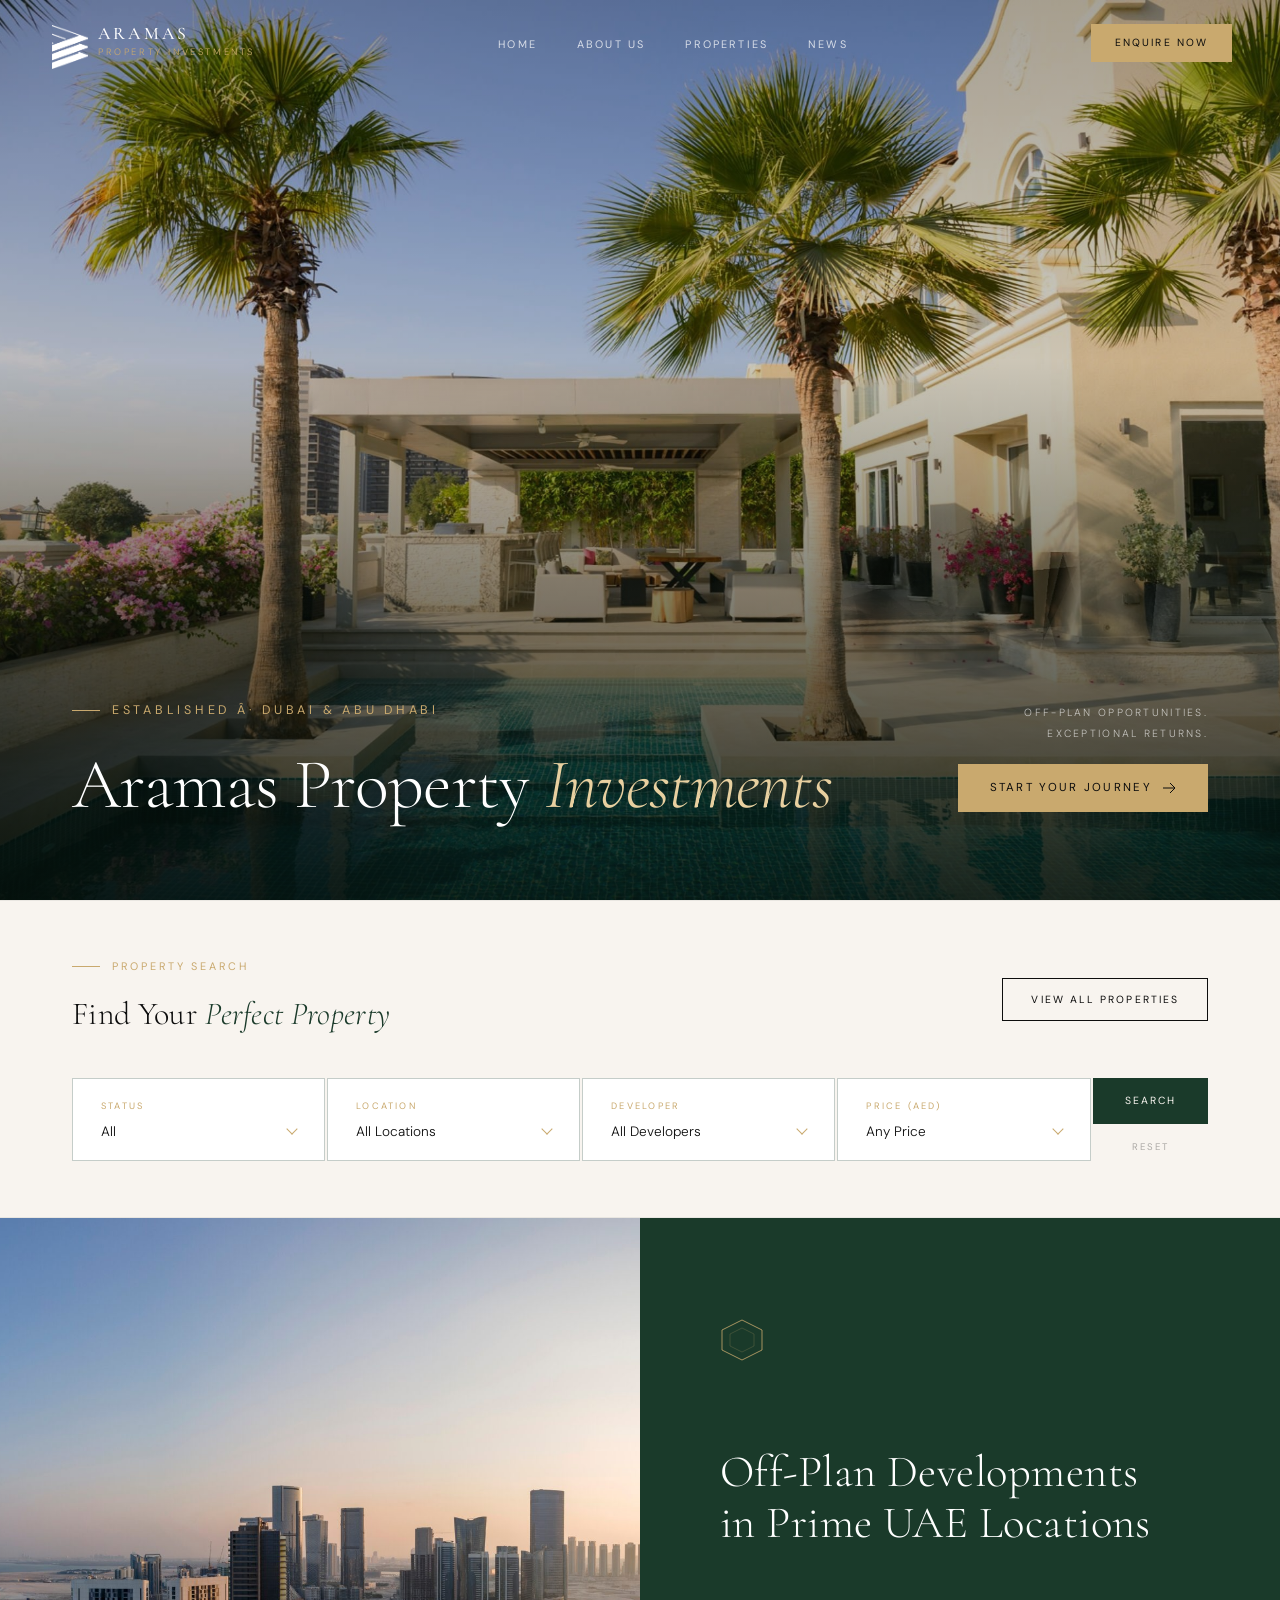
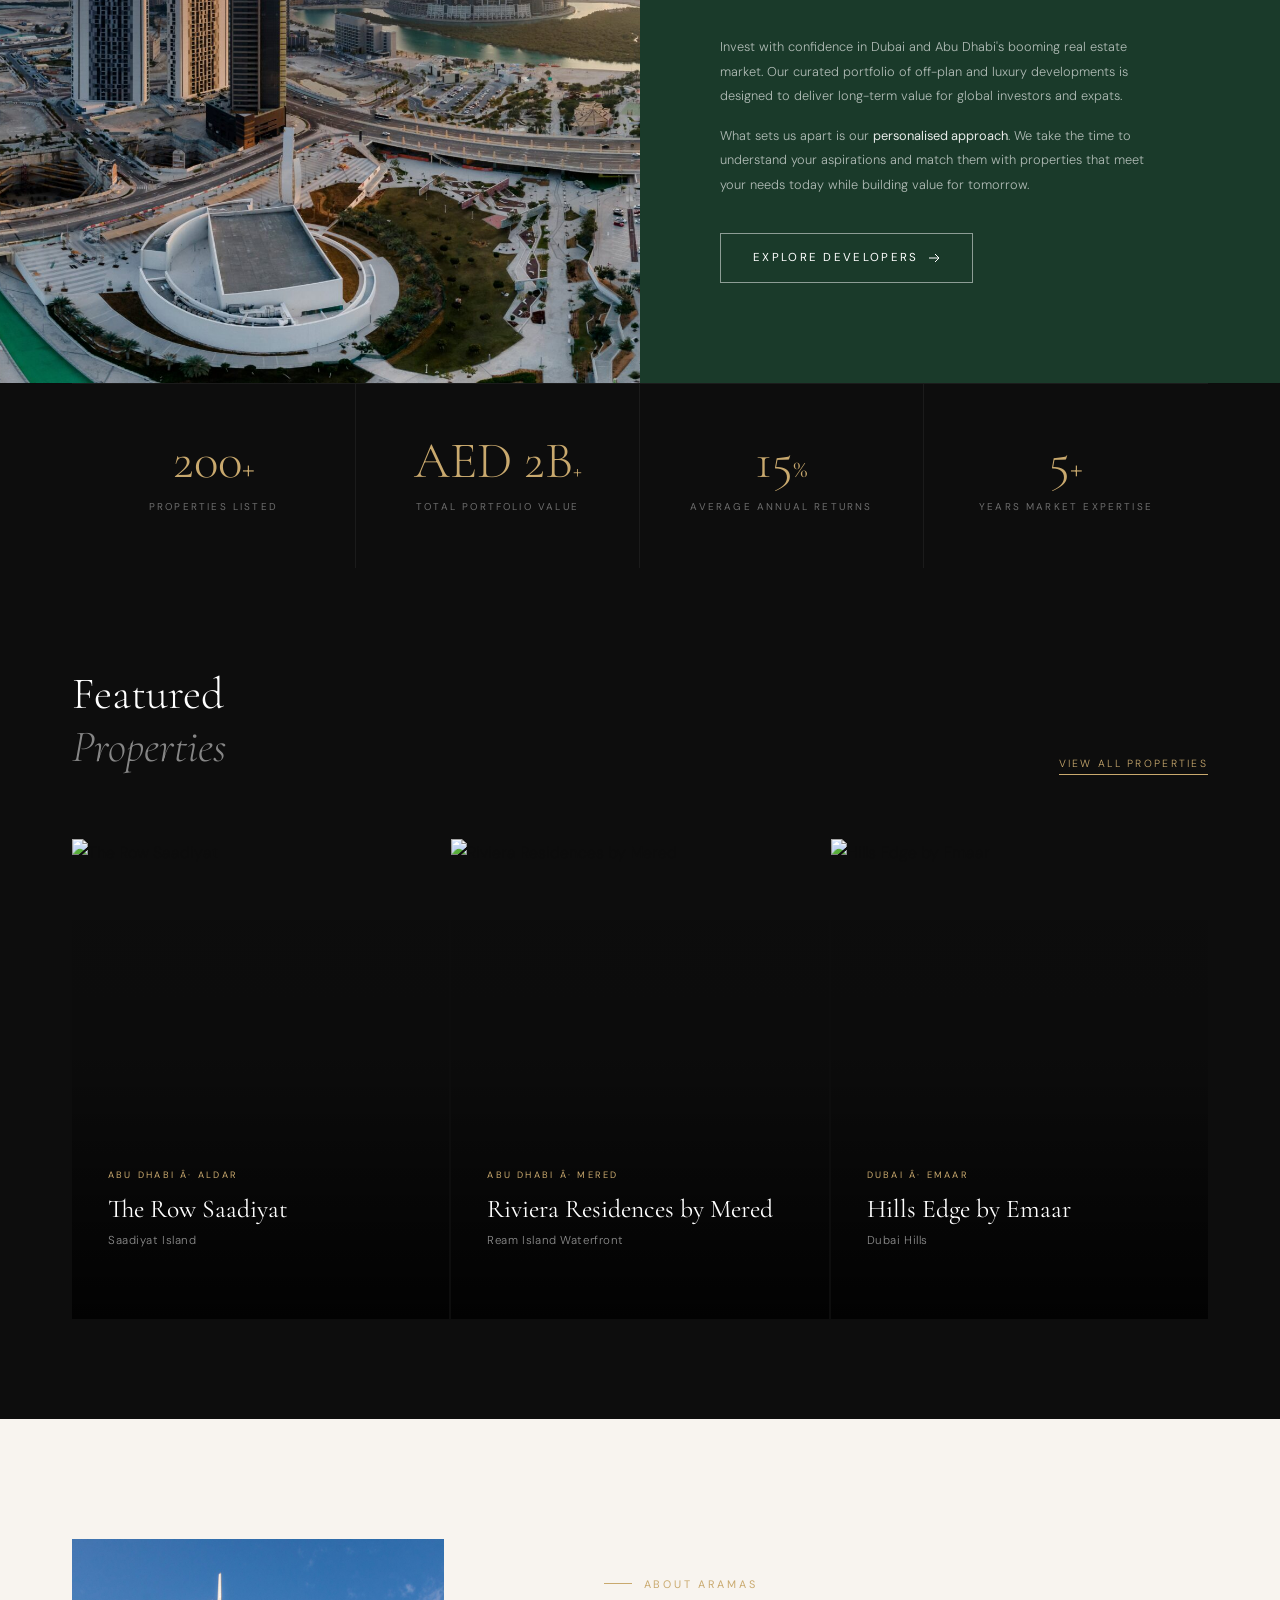
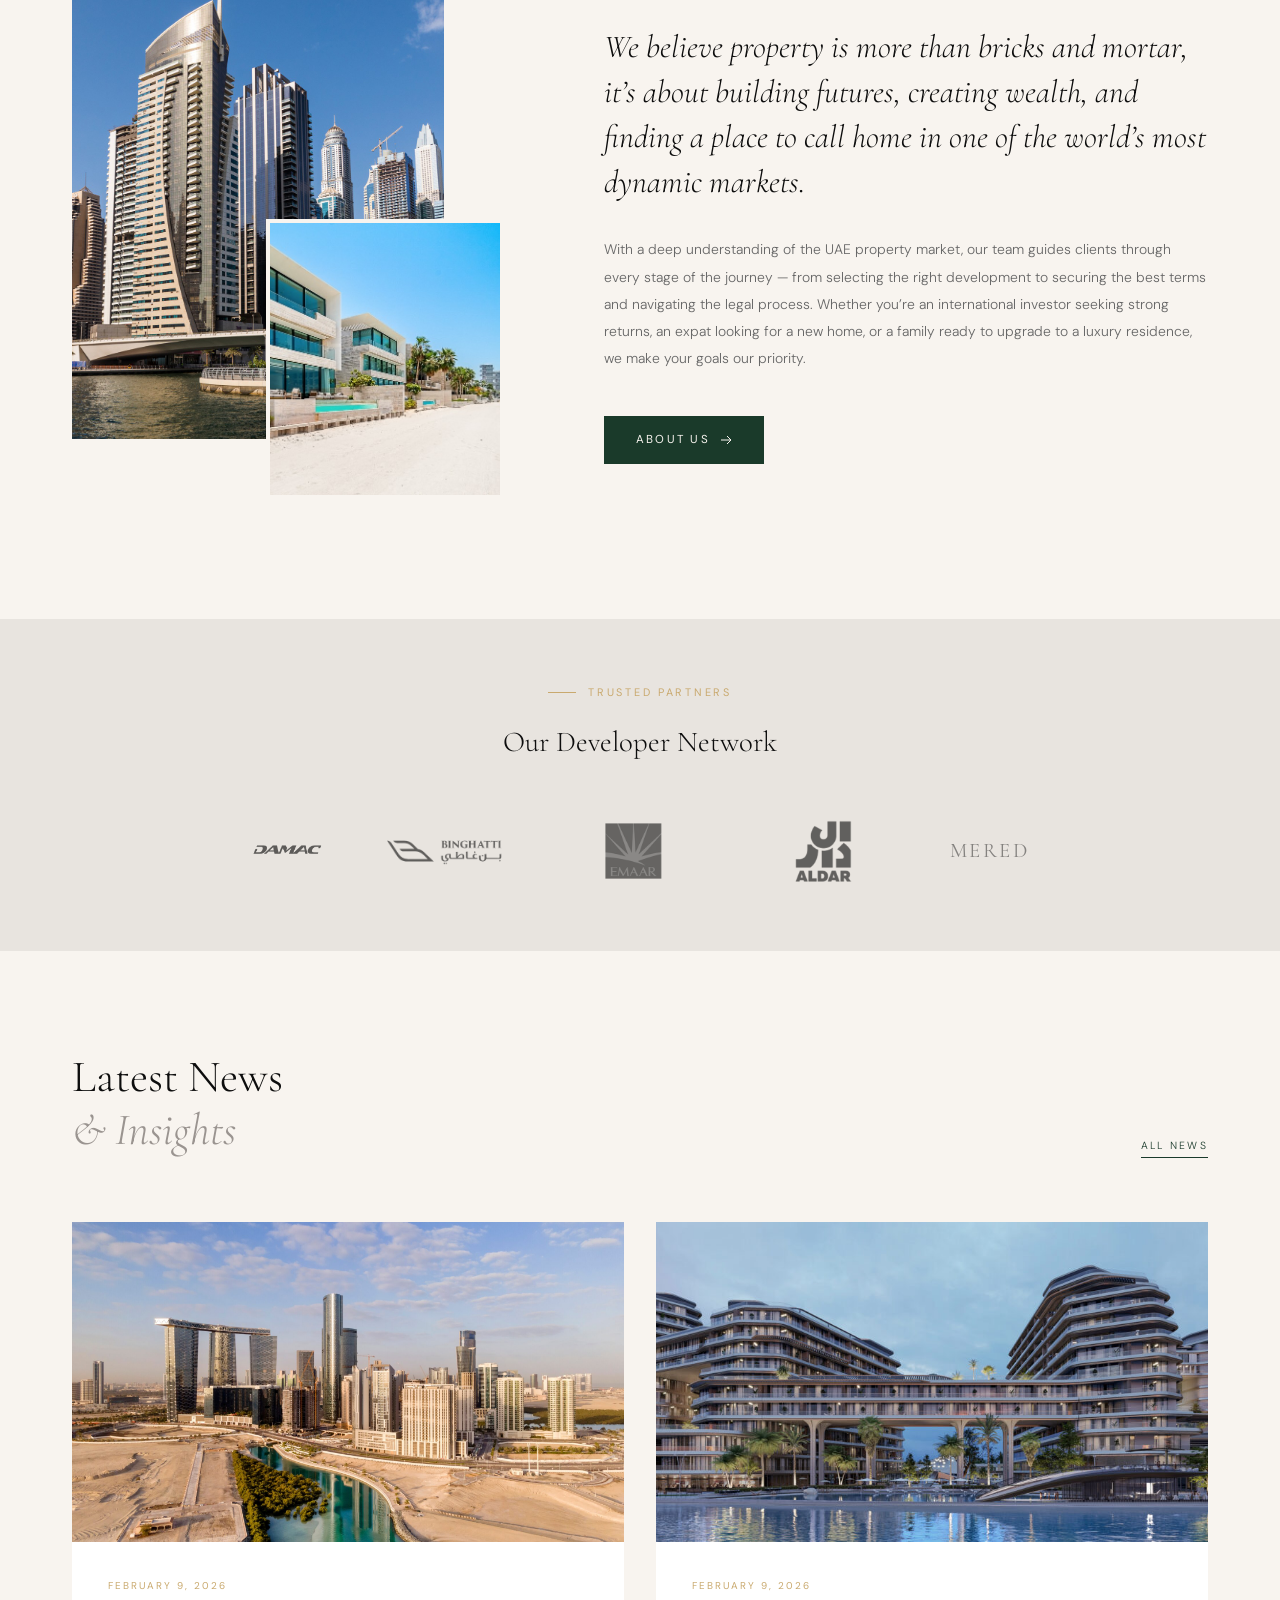
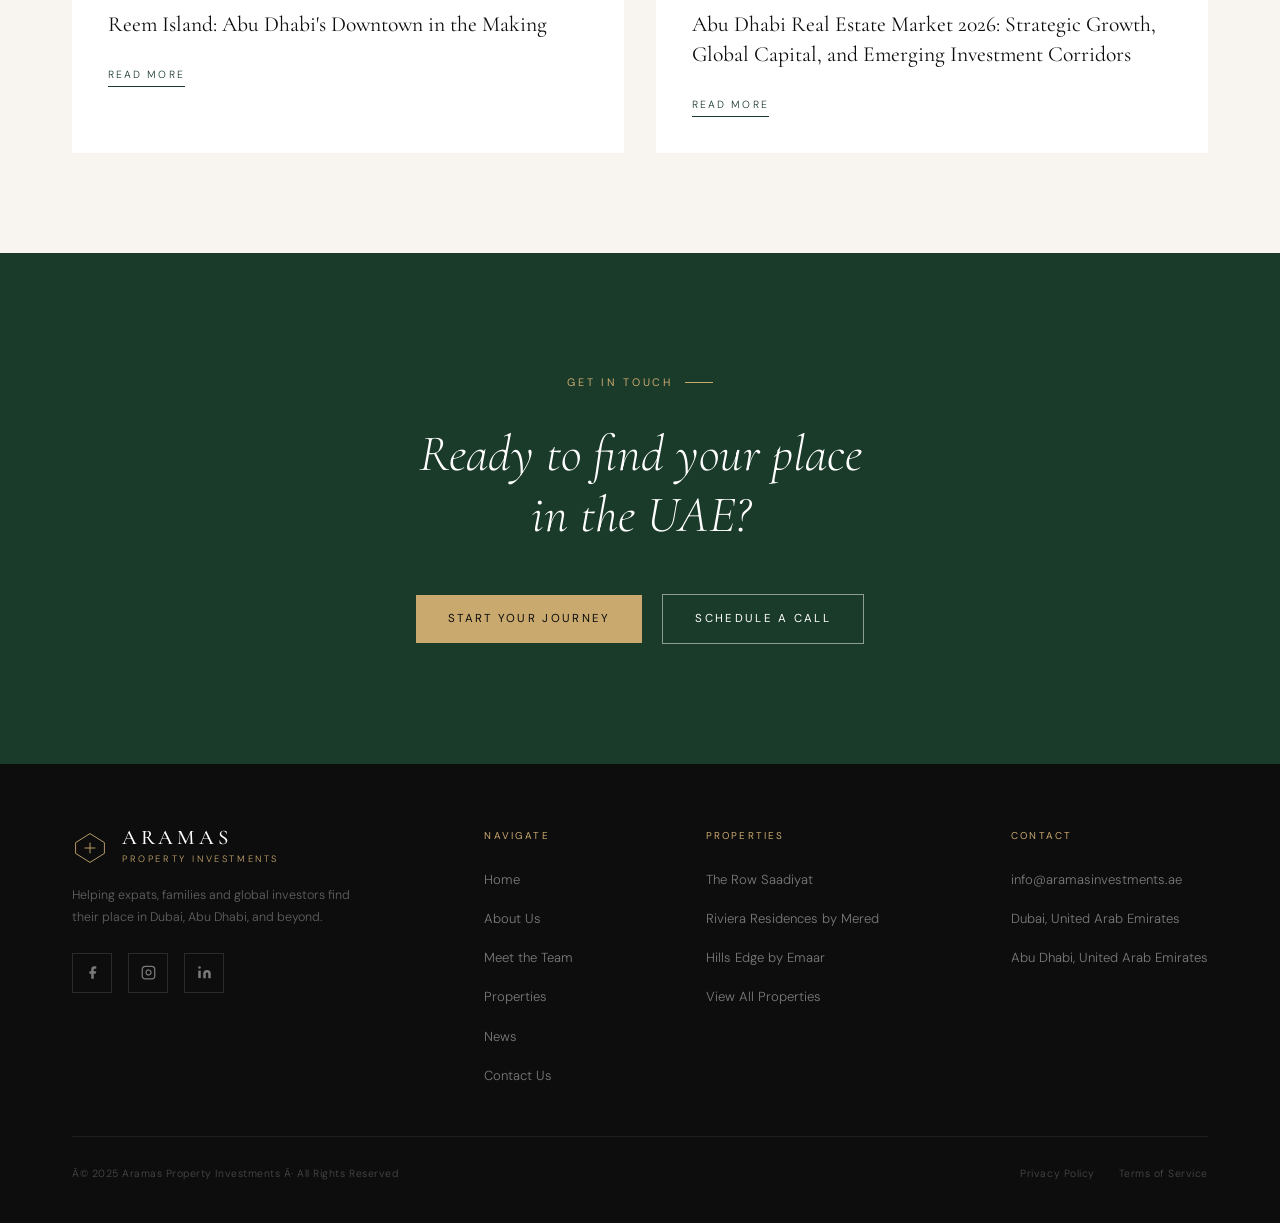
==== commit ace91b7d: "UI updates - search, about, socials, images" ====
--- a/index.html
+++ b/index.html
@@ -3,7 +3,7 @@
 <head>
   <meta charset="UTF-8" />
   <meta name="viewport" content="width=device-width, initial-scale=1.0" />
-  <title>Aramas Investments â€” Premium UAE Real Estate</title>
+  <title>Aramas Investments</title>
   <meta name="description" content="Off-Plan Opportunities. Exceptional Returns. Aramas Investments helps expats and families find their place in Dubai, Abu Dhabi, and beyond." />
   <link rel="icon" type="image/png" href="Images/logo.png" />
   <link rel="stylesheet" href="styles.css" />
@@ -139,45 +139,45 @@
   <div class="search-bar-inner">
     <div class="search-field">
       <label for="status">Status</label>
-      <select id="status">
+      <div class="select-wrap"><select id="status">
         <option value="">All</option>
         <option>Off-Plan</option>
         <option>Ready</option>
-      </select>
+      </select><span class="select-arrow"></span></div>
     </div>
     <div class="search-field">
       <label for="location">Location</label>
-      <select id="location">
+      <div class="select-wrap"><select id="location">
         <option value="">All Locations</option>
         <option>Dubai</option>
         <option>Abu Dhabi</option>
         <option>Saadiyat Island</option>
         <option>Dubai Hills</option>
-      </select>
+      </select><span class="select-arrow"></span></div>
     </div>
     <div class="search-field">
       <label for="developer">Developer</label>
-      <select id="developer">
+      <div class="select-wrap"><select id="developer">
         <option value="">All Developers</option>
         <option>DAMAC</option>
         <option>Emaar</option>
         <option>Aldar</option>
         <option>Binghatti</option>
         <option>Mered</option>
-      </select>
+      </select><span class="select-arrow"></span></div>
     </div>
     <div class="search-field">
       <label for="price">Price (AED)</label>
-      <select id="price">
+      <div class="select-wrap"><select id="price">
         <option value="">Any Price</option>
         <option>Under 2M</option>
         <option>2M â€“ 5M</option>
         <option>5M â€“ 10M</option>
         <option>10M+</option>
-      </select>
+      </select><span class="select-arrow"></span></div>
     </div>
     <div class="search-actions">
-      <button class="btn btn-gold">Search</button>
+      <button class="btn btn-green">Search</button>
       <button class="btn-reset">Reset</button>
     </div>
   </div>
@@ -334,34 +334,27 @@
       </div>
     </div>
 
-        <div class="mission-text">
+            <div class="mission-text">
       <div class="label" data-reveal>About Aramas</div>
-      <h2 class="mission-quote" data-reveal data-delay="1">Aramas Property Investments</h2>
+      <blockquote class="mission-quote" data-reveal data-delay="1">
+        We believe property is more than bricks and mortar, it&rsquo;s about building futures,
+        creating wealth, and finding a place to call home in one of the world&rsquo;s most dynamic markets.
+      </blockquote>
       <p class="mission-body" data-reveal data-delay="2">
-        At Aramas Property Investments, we are committed to enhancing the real estate
-        investment experience in the UAE by offering simplicity, transparency, and honest
-        guidance. We help both international and local investors navigate the dynamic UAE
-        property market with confidence, providing tailored advice to ensure the best
-        returns &mdash; whether the goal is to invest or find a dream home.
+        With a deep understanding of the UAE property market, our team guides clients through every
+        stage of the journey &mdash; from selecting the right development to securing the best terms
+        and navigating the legal process. Whether you&rsquo;re an international investor seeking strong
+        returns, an expat looking for a new home, or a family ready to upgrade to a luxury residence,
+        we make your goals our priority.
       </p>
-      <blockquote class="mission-testimonial" data-reveal data-delay="3">
-        <p>&ldquo;Aramas Property Investments made my first Dubai property purchase incredibly
-        smooth. The team guided me through every step, explained the market clearly, and
-        helped me secure a unit with excellent ROI potential. Their transparency and
-        professionalism gave me complete confidence. I&rsquo;ll definitely be investing with
-        Aramas again.&rdquo;</p>
-        <cite>
-          <span class="cite-name">R. James</span>
-          <span class="cite-location">England</span>
-        </cite>
-      </blockquote>
-      <a href="#" class="btn btn-green" data-reveal data-delay="4" style="margin-top:40px;">
+      <a href="#" class="btn btn-green" data-reveal data-delay="3" style="margin-top:44px;">
         About Us
         <svg width="12" height="12" viewBox="0 0 12 12" fill="none">
           <path d="M1 6H11M7 2l4 4-4 4" stroke="currentColor" stroke-width="1"/>
         </svg>
       </a>
-    </div>  </div>
+    </div>
+  </div>
 </section>
 
 <!-- â•â•â•â•â•â•â•â•â•â•â•â•â•â•â•â•â•â•â•â•â•â•â•â•â•â•â•â•â•â•â•â•â•â•â•â•â•â•â•
@@ -460,11 +453,16 @@
         Helping expats, families and global investors find their place
         in Dubai, Abu Dhabi, and beyond.
       </p>
-      <div class="footer-social">
-        <a href="#" aria-label="Facebook">f</a>
-        <a href="#" aria-label="Instagram">in</a>
-        <a href="#" aria-label="LinkedIn">li</a>
-        <a href="#" aria-label="X/Twitter">ð•</a>
+                  <div class="footer-social">
+        <a href="https://www.facebook.com/" target="_blank" aria-label="Facebook">
+          <svg width="15" height="15" viewBox="0 0 24 24" fill="currentColor"><path d="M18 2h-3a5 5 0 0 0-5 5v3H7v4h3v8h4v-8h3l1-4h-4V7a1 1 0 0 1 1-1h3z"/></svg>
+        </a>
+        <a href="https://www.instagram.com/aramaspropertyinvestments/" target="_blank" aria-label="Instagram">
+          <svg width="15" height="15" viewBox="0 0 24 24" fill="none" stroke="currentColor" stroke-width="2"><rect x="2" y="2" width="20" height="20" rx="5" ry="5"/><path d="M16 11.37A4 4 0 1 1 12.63 8 4 4 0 0 1 16 11.37z"/><line x1="17.5" y1="6.5" x2="17.51" y2="6.5"/></svg>
+        </a>
+        <a href="https://www.linkedin.com/company/aramas-property-investments" target="_blank" aria-label="LinkedIn">
+          <svg width="15" height="15" viewBox="0 0 24 24" fill="currentColor"><path d="M16 8a6 6 0 0 1 6 6v7h-4v-7a2 2 0 0 0-2-2 2 2 0 0 0-2 2v7h-4v-7a6 6 0 0 1 6-6z"/><rect x="2" y="9" width="4" height="12"/><circle cx="4" cy="4" r="2"/></svg>
+        </a>
       </div>
     </div>
 
@@ -516,3 +514,10 @@
 
 
 
+
+
+
+
+
+
+
--- a/styles.css
+++ b/styles.css
@@ -524,11 +524,48 @@
   border: 1px solid rgba(26, 58, 42, 0.25);
   cursor: pointer;
   transition: background 0.3s, border-color 0.3s;
+  position: relative;
 }
 
 .search-field:hover {
   background: #fff;
   border-color: var(--gold);
+}
+
+.select-wrap {
+  position: relative;
+  display: flex;
+  align-items: center;
+  width: 100%;
+}
+
+.select-wrap select {
+  flex: 1;
+  min-width: 0;
+  /* Extend over the arrow so the full row is clickable */
+  margin-right: -28px;
+  padding-right: 28px;
+  position: relative;
+  z-index: 1;
+  cursor: pointer;
+}
+
+.select-arrow {
+  flex-shrink: 0;
+  width: 8px;
+  height: 8px;
+  border-right: 1.5px solid var(--gold);
+  border-bottom: 1.5px solid var(--gold);
+  transform: rotate(45deg);
+  margin-top: -4px;
+  pointer-events: none;
+  position: relative;
+  z-index: 0;
+  transition: border-color 0.3s;
+}
+
+.search-field:hover .select-arrow {
+  border-color: var(--green);
 }
 
 .search-field label {
@@ -967,13 +1004,12 @@
 
 .mission-quote {
   font-family: var(--serif);
-  font-size: clamp(1.9rem, 2.8vw, 2.8rem);
+  font-size: clamp(1.6rem, 2.5vw, 2.4rem);
   font-weight: 300;
   color: var(--charcoal);
-  line-height: 1.2;
-  margin-bottom: 28px;
-  font-style: normal;
-  letter-spacing: 0.01em;
+  line-height: 1.4;
+  margin-bottom: 32px;
+  font-style: italic;
 }
 
 .mission-body {
@@ -981,6 +1017,20 @@
   color: #666;
   line-height: 1.95;
   font-weight: 300;
+}
+
+.mission-body + .mission-body { margin-top: 16px; }
+
+.mission-body--italic {
+  font-family: var(--serif);
+  font-size: 1.05rem;
+  font-style: italic;
+  color: var(--charcoal);
+  font-weight: 300;
+  line-height: 1.7;
+  border-left: 2px solid var(--gold);
+  padding-left: 20px;
+  margin: 20px 0 4px;
 }
 
 .mission-text .btn { margin-top: 44px; }
